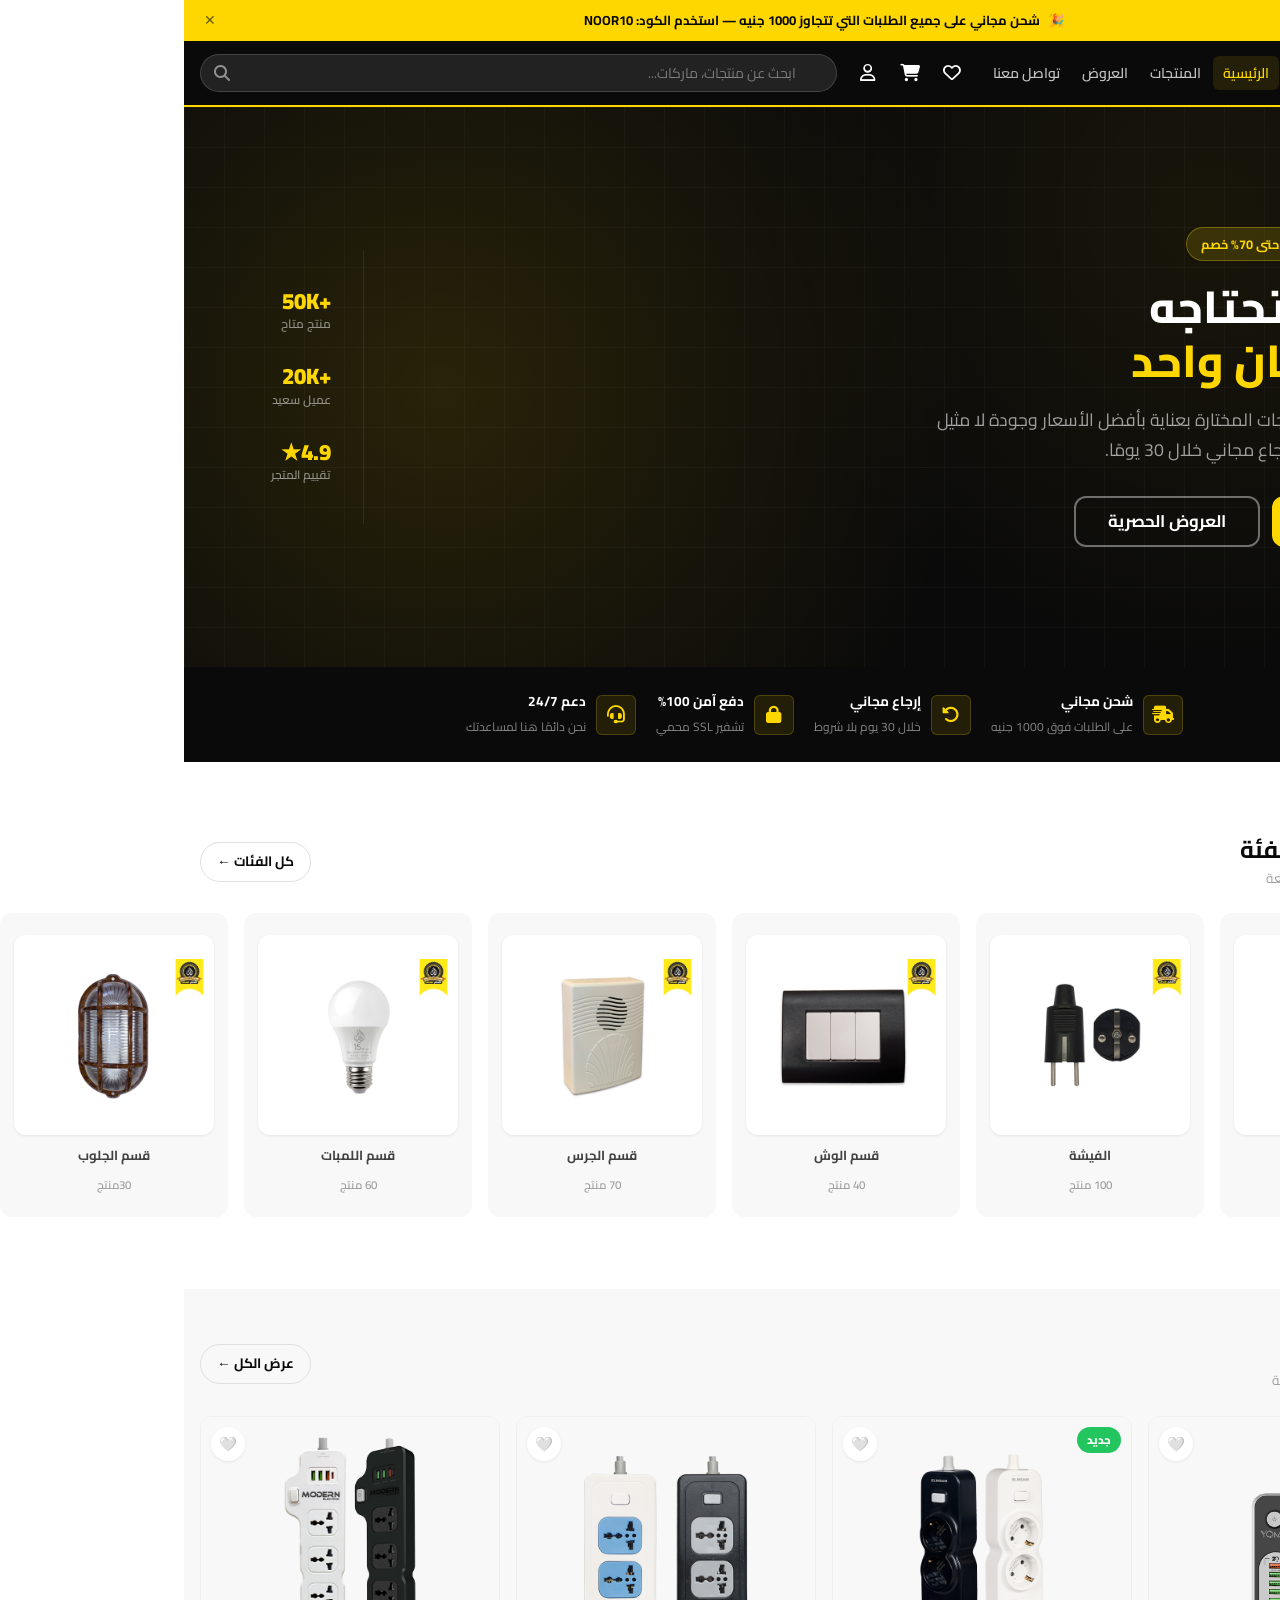
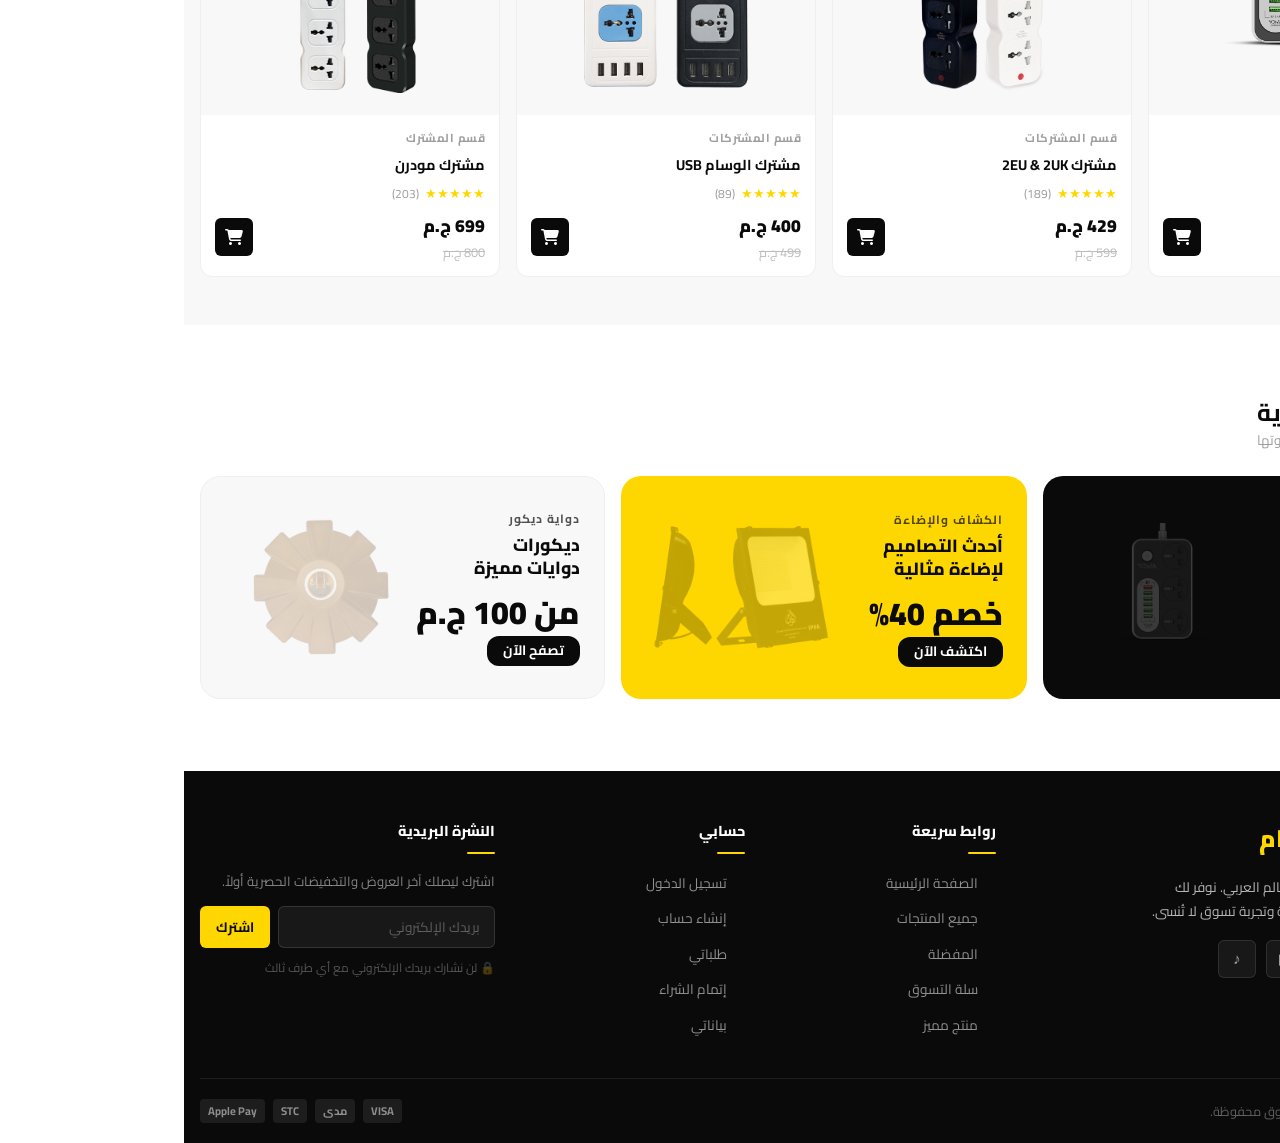
==== index.html @ aad3b5bc "update" ====
<!DOCTYPE html>
<html lang="ar" dir="rtl">
<head>
  <meta charset="UTF-8" />
  <meta name="viewport" content="width=device-width, initial-scale=1.0" />
  <meta name="description" content="متجر الوسام - أفضل تجربة تسوق إلكتروني في العالم العربي" />
  <title>متجر الوسام | الصفحة الرئيسية</title>

  <!-- Fonts -->
  <link rel="preconnect" href="https://fonts.googleapis.com" />
  <link rel="preconnect" href="https://fonts.gstatic.com" crossorigin />
  <link href="https://fonts.googleapis.com/css2?family=Cairo:wght@400;600;700;800;900&family=Tajawal:wght@400;500;700;800&display=swap" rel="stylesheet" />

  <!-- icons -->
  <link rel="stylesheet" href="https://cdnjs.cloudflare.com/ajax/libs/font-awesome/6.7.2/css/all.min.css">

  <!-- Styles -->
  <link rel="stylesheet" href="css/style.css" />
</head>
<body>

  <!-- ============================
       PROMO BANNER
       ============================ -->
  <div class="promo-banner" role="banner">
    <span>🎉</span>
    <span>شحن مجاني على جميع الطلبات التي تتجاوز <strong>1000 جنيه</strong> — استخدم الكود: <strong>NOOR10</strong></span>
    <button class="close-promo" aria-label="إغلاق الإعلان">✕</button>
  </div>

  <!-- NAVBAR -->
  <nav class="navbar" role="navigation" aria-label="التنقل الرئيسي">
    <div class="navbar-inner">
      <div class="navbar-row1">
        <button class="hamburger-btn" aria-label="فتح القائمة" aria-expanded="false"><span></span><span></span><span></span></button>
        <a href="index.html" class="navbar-logo"><div class="logo-icon">
          <img src="./image/ELWSAM-LOGO2020.png" alt="">
        </div><span class="logo-text">متجر <span>الوسام</span></span></a>
        <div class="navbar-links">
          <a href="index.html">الرئيسية</a>
          <a href="products.html">المنتجات</a>
          <a href="#">العروض</a>
          <a href="#">تواصل معنا</a>
        </div>
        <div class="navbar-actions">
          <a href="wishlist.html" class="nav-icon-btn" aria-label="المفضلة"><i class="far fa-heart"></i><span class="nav-badge wishlist-count" style="display:none">0</span></a>
          <a href="cart.html" class="nav-icon-btn" aria-label="السلة">	<i class="fas fa-shopping-cart"></i><span class="nav-badge cart-count" style="display:none">0</span></a>
          <a href="login.html" class="nav-icon-btn" aria-label="حسابي"><i class="far fa-user"></i></a>
        </div>
      </div>
      <div class="navbar-row2">
        <div class="navbar-search">
          <div class="search-box">
            <input type="search" placeholder="ابحث عن منتجات، ماركات..." aria-label="بحث في المتجر" readonly />
            <button class="search-btn" aria-label="بحث"><i class="fas fa-search"></i></button>
          </div>
        </div>
      </div>
    </div>
  </nav>

  <!-- Mobile Overlay & Menu -->
  <div class="mobile-menu-overlay" aria-hidden="true"></div>
  <aside class="mobile-menu" role="dialog" aria-label="القائمة الجانبية">
    <button class="mobile-menu-close" aria-label="إغلاق القائمة">✕</button>
    <nav class="mobile-menu-links">
      <a href="index.html" class="active"><span class="link-icon">🏠</span>الرئيسية</a>
      <a href="products.html"><span class="link-icon">🛍️</span>جميع المنتجات</a>
      <a href="#"><span class="link-icon">🏷️</span>العروض والخصومات</a>
      <a href="#"><span class="link-icon">📦</span>طلباتي</a>
      <div class="mobile-menu-divider"></div>
      <a href="#"><span class="link-icon">❤️</span>المفضلة</a>
      <a href="cart.html"><span class="link-icon">🛒</span>سلة التسوق</a>
      <div class="mobile-menu-divider"></div>
      <a href="#"><span class="link-icon">👤</span>حسابي</a>
      <a href="#"><span class="link-icon">📞</span>تواصل معنا</a>
    </nav>
  </aside>

  <!-- ============================
       MAIN CONTENT
       ============================ -->
  <main>

    <!-- ============================
         HERO SECTION
         ============================ -->
    <section class="hero" aria-label="العرض الرئيسي">
      <div class="hero-bg-pattern" aria-hidden="true"></div>
      <div class="hero-grid-overlay" aria-hidden="true"></div>
      <div class="hero-inner">
        <div class="hero-content container">
          <div class="hero-badge">
            <span>تخفيضات الموسم — حتى 70% خصم</span>
          </div>
          <h1 class="hero-title">
            كل ما تحتاجه<br />
            <span class="highlight">في مكان واحد</span>
          </h1>
          <p class="hero-subtitle">
            اكتشف آلاف المنتجات المختارة بعناية بأفضل الأسعار وجودة لا مثيل لها.
            شحن سريع وإرجاع مجاني خلال 30 يومًا.
          </p>
          <div class="hero-actions">
            <a href="products.html" class="btn btn-primary btn-lg">
               تسوق الآن
            </a>
            <a href="#" class="btn btn-outline-white btn-lg">
              العروض الحصرية
            </a>
          </div>
        </div>

        <div class="hero-image-side" style="display:none;">
          <!-- يظهر على ديسكتوب -->
        </div>

        <div class="hero-stats">
          <div class="hero-stat">
            <span class="stat-num">+50K</span>
            <span class="stat-label">منتج متاح</span>
          </div>
          <div class="hero-stat">
            <span class="stat-num">+20K</span>
            <span class="stat-label">عميل سعيد</span>
          </div>
          <div class="hero-stat">
            <span class="stat-num">4.9★</span>
            <span class="stat-label">تقييم المتجر</span>
          </div>
        </div>
      </div>
    </section>

    <!-- ============================
         BANNER STRIP
         ============================ -->
    <div class="banner-strip">
      <div class="banner-strip-inner">
        <div class="strip-item">
          <div class="strip-icon"><i class="fas fa-truck-fast"></i></div>
          <div class="strip-text">
            <strong>شحن مجاني</strong>
            <span>على الطلبات فوق 1000 جنيه</span>
          </div>
        </div>
        <div class="strip-item">
          <div class="strip-icon"><i class="fas fa-rotate-left"></i></div>
          <div class="strip-text">
            <strong>إرجاع مجاني</strong>
            <span>خلال 30 يوم بلا شروط</span>
          </div>
        </div>
        <div class="strip-item">
          <div class="strip-icon">	<i class="fas fa-lock"></i></div>
          <div class="strip-text">
            <strong>دفع آمن 100%</strong>
            <span>تشفير SSL محمي</span>
          </div>
        </div>
        <div class="strip-item">
          <div class="strip-icon">	<i class="fas fa-headset"></i></div>
          <div class="strip-text">
            <strong>دعم 24/7</strong>
            <span>نحن دائمًا هنا لمساعدتك</span>
          </div>
        </div>
      </div>
    </div>

    <!-- ============================
         CATEGORIES SECTION
         ============================ -->
    <section class="categories-section page-section" aria-labelledby="categories-heading">
      <div class="container">
        <div class="section-header">
          <div class="section-title">
            <h2 id="categories-heading">تسوق حسب الفئة</h2>
            <p>استكشف مجموعاتنا الواسعة</p>
          </div>
          <a href="products.html" class="view-all-btn">كل الفئات ←</a>
        </div>

        <div class="categories-grid">
          <a href="products.html?cat=electronics" class="category-card" aria-label="المشتركات">
            <div class="cat-icon"><img src="./image/مشترك-usb-بالسلك-ws-310.jpg" alt=""></div>
            <span class="cat-name">المشتركات</span>
            <span class="cat-count">50 منتج</span>
          </a>
          <a href="products.html?cat=fashion" class="category-card" aria-label="الفيشة">
            <div class="cat-icon"><img src="./image/فيشة-دكر-صاروخ-16-امبير-اسود-ws128.jpg" alt=""></div>
            <span class="cat-name">الفيشة</span>
            <span class="cat-count">100 منتج</span>
          </a>
          <a href="products.html?cat=home" class="category-card" aria-label="الوش">
            <div class="cat-icon"><img src="./image/وش-كلاسيك-اسودws164.jpg" alt=""></div>
            <span class="cat-name">قسم الوش</span>
            <span class="cat-count">40 منتج</span>
          </a>
          <a href="products.html?cat=beauty" class="category-card" aria-label="الجرس">
            <div class="cat-icon"><img src="./image/جري-عصفور-سيفا-137.jpg" alt=""></div>
            <span class="cat-name">قسم الجرس</span>
            <span class="cat-count">70 منتج</span>
          </a>
          <a href="products.html?cat=sports" class="category-card" aria-label="اللمبات">
            <div class="cat-icon"><img src="./image/لمبة-ليد-15-وات-الوسام-ws-247.jpg" alt=""></div>
            <span class="cat-name">قسم اللمبات</span>
            <span class="cat-count">60 منتج</span>
          </a>
          <a href="products.html?cat=books" class="category-card" aria-label="الجلوب">
            <div class="cat-icon"><img src="./image/جلوب-عين-بقرة-شبكة-خشبي-314.jpg" alt=""></div>
            <span class="cat-name">قسم الجلوب</span>
            <span class="cat-count">30منتج</span>
          </a>
        </div>
      </div>
    </section>

    <!-- ============================
         FEATURED PRODUCTS
         ============================ -->
    <section class="featured-section" aria-labelledby="featured-heading">
      <div class="container">
        <div class="section-header">
          <div class="section-title">
            <h2 id="featured-heading">منتجات مميزة</h2>
            <p>اختيارات العملاء الأكثر شعبية</p>
          </div>
          <a href="products.html" class="view-all-btn">عرض الكل ←</a>
        </div>

        <div class="products-grid">
          <!-- Product 1 -->
          <article class="product-card"
            data-product="p1"
            data-product-id="p1"
            data-product-name="آيفون 15 Pro Max"
            data-product-price="5,899">
            <div class="product-image-wrap">
              <div class="product-img-placeholder">
                <a href="./product.html">
                  <img src="./image/3.png" alt="">
                </a>
              </div>
              <span class="product-badge badge-hot">الأكثر مبيعًا</span>
              <button class="product-wishlist" data-action="wishlist" data-product-id="p1" aria-label="إضافة للمفضلة">🤍</button>
            </div>
            <div class="product-info">
              <span class="product-category-tag" >قسم المشتركات</span>
              <h3 class="product-name">مشترك يوما 6A</h3>
              <div class="product-rating">
                <div class="stars" aria-label="تقييم 4.9 من 5">★★★★★</div>
                <span class="rating-count">(521)</span>
              </div>
              <div class="product-price-row">
                <div class="price-group">
                  <span class="price-current">500 ج.م</span>
                  <span class="price-original">600 ج.م</span>
                </div>
                <button class="add-to-cart-btn" data-action="add-to-cart" aria-label="أضف للسلة"><i class="fas fa-shopping-cart"></i></button>
              </div>
            </div>
          </article>

          <!-- Product 2 -->
          <article class="product-card"
            data-product="p2"
            data-product-id="p2"
            data-product-name="مشترك 2EU & 2UK"
            data-product-price="429">
            <div class="product-image-wrap">
              <div class="product-img-placeholder"><img src="./image/5-1.png" alt=""></div>
              <span class="product-badge badge-new">جديد</span>
              <button class="product-wishlist" data-action="wishlist" data-product-id="p2" aria-label="إضافة للمفضلة">🤍</button>
            </div>
            <div class="product-info">
              <span class="product-category-tag">قسم المشتركات</span>
              <h3 class="product-name">مشترك 2EU & 2UK</h3>
              <div class="product-rating">
                <div class="stars" aria-label="تقييم 4.7 من 5">★★★★★</div>
                <span class="rating-count">(189)</span>
              </div>
              <div class="product-price-row">
                <div class="price-group">
                  <span class="price-current">429 ج.م</span>
                  <span class="price-original">599 ج.م</span>
                </div>
                <button class="add-to-cart-btn" data-action="add-to-cart" aria-label="أضف للسلة"><i class="fas fa-shopping-cart"></i></button>
              </div>
            </div>
          </article>

          <!-- Product 3 -->
          <article class="product-card"
            data-product="p3"
            data-product-id="p3"
            data-product-name=""
            data-product-price="4,599"
            data-product-category="قسم المشتركات"
            data-product-old-price="5,999"
            data-product-rating="4.9"
            data-product-reviews="89">
            <div class="product-image-wrap">
              <div class="product-img-placeholder"><img src="./image/6.png" alt=""></div>
              <button class="product-wishlist" data-action="wishlist" data-product-id="p3" aria-label="إضافة للمفضلة">🤍</button>
            </div>
            <div class="product-info">
              <span class="product-category-tag">قسم المشتركات</span>
              <h3 class="product-name">مشترك الوسام USB</h3>
              <div class="product-rating">
                <div class="stars" aria-label="تقييم 4.9 من 5">★★★★★</div>
                <span class="rating-count">(89)</span>
              </div>
              <div class="product-price-row">
                <div class="price-group">
                  <span class="price-current">400 ج.م</span>
                  <span class="price-original">499 ج.م</span>
                </div>
                <button class="add-to-cart-btn" data-action="add-to-cart" aria-label="أضف للسلة"><i class="fas fa-shopping-cart"></i></button>
              </div>
            </div>
          </article>

          <!-- Product 4 -->
          <article class="product-card"
            data-product="p4"
            data-product-id="p4"
            data-product-name="مجموعة كريمات العناية"
            data-product-price="375"
            data-product-emoji="💄"
            data-product-category="جمال وعناية"
            data-product-old-price="550"
            data-product-rating="4.8"
            data-product-reviews="203">
            <div class="product-image-wrap">
              <div class="product-img-placeholder"><img src="./image/1.png" alt=""></div>
              <button class="product-wishlist" data-action="wishlist" data-product-id="p4" aria-label="إضافة للمفضلة">🤍</button>
            </div>
            <div class="product-info">
              <span class="product-category-tag">قسم المشترك</span>
              <h3 class="product-name">مشترك مودرن</h3>
              <div class="product-rating">
                <div class="stars" aria-label="تقييم 4.8 من 5">★★★★★</div>
                <span class="rating-count">(203)</span>
              </div>
              <div class="product-price-row">
                <div class="price-group">
                  <span class="price-current">699 ج.م</span>
                  <span class="price-original">800 ج.م</span>
                </div>
                <button class="add-to-cart-btn" data-action="add-to-cart" aria-label="أضف للسلة"><i class="fas fa-shopping-cart"></i></button>
              </div>
            </div>
          </article>
        </div>
      </div>
    </section>

    <!-- ============================
         OFFERS SECTION
         ============================ -->
    <section class="offers-section page-section" aria-labelledby="offers-heading">
      <div class="container">
        <div class="section-header">
          <div class="section-title">
            <h2 id="offers-heading">العروض الحصرية</h2>
            <p>عروض محدودة الوقت لا تفوتها</p>
          </div>
        </div>

        <div class="offers-grid">
          <div class="offer-card offer-dark">
            <span class="offer-emoji" aria-hidden="true"><img src="./image/3.png" style="width:200px; height:200px; object-fit:contain;" alt=""></span>
            <div class="offer-tag">المشتركات</div>
            <div class="offer-title">أحدث المشتركات<br />بأسعار حصرية</div>
            <div class="offer-discount">حتى 60%</div>
            <a href="products.html" class="btn btn-primary btn-sm" style="width:fit-content">تسوق الآن</a>
          </div>

          <div class="offer-card offer-yellow">
            <span class="offer-emoji" aria-hidden="true"><img src="./image/21-2.png" style="width:200px; height:200px; object-fit:contain;" alt=""></span>
            <div class="offer-tag">الكشاف والإضاءة</div>
            <div class="offer-title">أحدث التصاميم<br />لإضاءة مثالية</div>
            <div class="offer-discount">خصم 40%</div>
            <a href="products.html" class="btn btn-black btn-sm" style="width:fit-content">اكتشف الآن</a>
          </div>

          <div class="offer-card offer-light">
            <span class="offer-emoji" aria-hidden="true"><img src="./image/15.png" style="width:200px; height:200px; object-fit:contain;" alt=""></span>
            <div class="offer-tag">دواية ديكور</div>
            <div class="offer-title"> ديكورات<br />دوايات مميزة</div>
            <div class="offer-discount">من 100 ج.م</div>
            <a href="products.html" class="btn btn-black btn-sm" style="width:fit-content">تصفح الآن</a>
          </div>
        </div>
      </div>
    </section>



  </main>

  <!-- ============================
       FOOTER
       ============================ -->
  <footer class="footer" role="contentinfo">
    <div class="container">
      <div class="footer-grid">
        <!-- Brand -->
        <div class="footer-brand">
          <div class="footer-logo">
            <div class="logo-icon"><img src="./image/ELWSAM-LOGO2020.png" alt=""></div>
            <span class="logo-text">متجر <span>الوسام</span></span>
          </div>
          <p class="footer-desc">
            متجرك الإلكتروني الأول في العالم العربي. نوفر لك أفضل المنتجات بأسعار تنافسية وتجربة تسوق لا تُنسى.
          </p>
          <div class="footer-socials">
            <a href="#" class="social-btn" aria-label="تويتر">𝕏</a>
            <a href="#" class="social-btn" aria-label="انستغرام">📸</a>
            <a href="#" class="social-btn" aria-label="فيسبوك">𝕗</a>
            <a href="#" class="social-btn" aria-label="يوتيوب">▶</a>
            <a href="#" class="social-btn" aria-label="تيك توك">♪</a>
          </div>
        </div>

        <!-- Links 1 -->
        <div>
          <h3 class="footer-col-title">روابط سريعة</h3>
          <ul class="footer-links">
            <li><a href="index.html">الصفحة الرئيسية</a></li>
            <li><a href="products.html">جميع المنتجات</a></li>
            <li><a href="wishlist.html">المفضلة</a></li>
            <li><a href="cart.html">سلة التسوق</a></li>
            <li><a href="product.html">منتج مميز</a></li>
          </ul>
        </div>

        <!-- Links 2 -->
        <div>
          <h3 class="footer-col-title">حسابي</h3>
          <ul class="footer-links">
            <li><a href="login.html">تسجيل الدخول</a></li>
            <li><a href="register.html">إنشاء حساب</a></li>
            <li><a href="profile.html">طلباتي</a></li>
            <li><a href="checkout.html">إتمام الشراء</a></li>
            <li><a href="profile.html">بياناتي</a></li>
          </ul>
        </div>

        <!-- Newsletter -->
        <div>
          <h3 class="footer-col-title">النشرة البريدية</h3>
          <p style="font-size:0.82rem;color:rgba(255,255,255,0.5);margin-bottom:14px;line-height:1.7;">
            اشترك ليصلك آخر العروض والتخفيضات الحصرية أولاً.
          </p>
          <div class="footer-newsletter">
            <input type="email" placeholder="بريدك الإلكتروني" aria-label="البريد الإلكتروني" />
            <button type="button" aria-label="اشتراك">اشترك</button>
          </div>
          <p style="font-size:0.75rem;color:rgba(255,255,255,0.3);margin-top:10px;">
            🔒 لن نشارك بريدك الإلكتروني مع أي طرف ثالث
          </p>
        </div>
      </div>
    </div>

    <div class="footer-bottom">
      <p>© 2025 متجر الوسام. جميع الحقوق محفوظة.</p>
      <div class="footer-payments">
        <span class="payment-icon">VISA</span>
        <span class="payment-icon">مدى</span>
        <span class="payment-icon">STC</span>
        <span class="payment-icon">Apple Pay</span>
      </div>
    </div>
  </footer>

  <!-- Bottom Nav -->
  <nav class="bottom-nav" aria-label="التنقل السفلي">
    <a href="index.html" aria-label="الرئيسية"><span class="icon">🏠</span>الرئيسية</a>
    <a href="products.html" aria-label="المنتجات"><span class="icon">🛍️</span>المنتجات</a>
    <a href="#" aria-label="بحث" onclick="openSearch();return false"><span class="icon"><i class="fas fa-search"></i></span>بحث</a>
    <a href="wishlist.html" aria-label="المفضلة"><span class="icon">❤️</span>المفضلة</a>
    <a href="cart.html" aria-label="السلة">
      <span class="icon">🛒</span>السلة
      <span class="bnav-badge cart-count" style="display:none">0</span>
    </a>
  </nav>

  <!-- Scripts -->
  <script src="js/main.js"></script>
</body>
</html>
---- css/style.css ----
/* ============================================
   متجر نور - Arabic E-Commerce Template
   Author: ThemeForest Ready
   Direction: RTL
   ============================================ */

/* ============ CSS Variables ============ */
:root {
  --color-primary: #FFD700;
  --color-primary-dark: #e6c200;
  --color-primary-light: #fff4b3;
  --color-black: #0a0a0a;
  --color-white: #ffffff;
  --color-gray-100: #f8f8f8;
  --color-gray-200: #efefef;
  --color-gray-300: #e0e0e0;
  --color-gray-400: #bdbdbd;
  --color-gray-500: #9e9e9e;
  --color-gray-600: #757575;
  --color-gray-700: #424242;
  --color-gray-800: #212121;
  --color-success: #22c55e;
  --color-danger: #ef4444;
  --color-warning: #f59e0b;

  --font-main: 'Cairo', 'Tajawal', sans-serif;

  --shadow-sm: 0 1px 3px rgba(0,0,0,0.08);
  --shadow-md: 0 4px 16px rgba(0,0,0,0.10);
  --shadow-lg: 0 8px 32px rgba(0,0,0,0.14);
  --shadow-xl: 0 16px 48px rgba(0,0,0,0.18);

  --radius-sm: 6px;
  --radius-md: 12px;
  --radius-lg: 20px;
  --radius-full: 999px;

  --transition: 0.25s cubic-bezier(0.4,0,0.2,1);
  --transition-fast: 0.15s ease;

  --navbar-height: 108px; /* mobile: row1(64) + row2(44) */
  --bottom-nav-height: 64px;
  --container-max: 1280px;
  --container-padding: 16px;
}

/* ============ Reset & Base ============ */
*, *::before, *::after {
  box-sizing: border-box;
  margin: 0;
  padding: 0;
}

html {
  direction: rtl;
  font-size: 16px;
  scroll-behavior: smooth;
  -webkit-text-size-adjust: 100%;
}

body {
  font-family: var(--font-main);
  background: var(--color-white);
  color: var(--color-black);
  line-height: 1.6;
  overflow-x: hidden;
  padding-bottom: var(--bottom-nav-height);
}

@media (min-width: 768px) {
  body {
    padding-bottom: 0;
  }
}

img {
  max-width: 100%;
  display: block;
}

a {
  text-decoration: none;
  color: inherit;
}

ul, ol {
  list-style: none;
}

button {
  cursor: pointer;
  border: none;
  background: none;
  font-family: var(--font-main);
}

input, select, textarea {
  font-family: var(--font-main);
  outline: none;
}

/* ============ Container ============ */
.container {
  width: 100%;
  max-width: var(--container-max);
  margin: 0 auto;
  padding: 0 var(--container-padding);
}

/* ============ Typography ============ */
h1 { font-size: clamp(1.6rem, 5vw, 2.8rem); font-weight: 800; line-height: 1.2; }
h2 { font-size: clamp(1.3rem, 4vw, 2rem); font-weight: 700; line-height: 1.3; }
h3 { font-size: clamp(1.1rem, 3vw, 1.4rem); font-weight: 700; }
h4 { font-size: 1rem; font-weight: 600; }

/* ============ Navbar ============ */
.navbar {
  position: sticky;
  top: 0;
  z-index: 100;
  background: var(--color-black);
  border-bottom: 2px solid var(--color-primary);
}

/* Two-row layout on mobile, single row on desktop */
.navbar-inner {
  width: 100%;
  max-width: var(--container-max);
  margin: 0 auto;
  padding: 0 var(--container-padding);
  display: flex;
  flex-wrap: wrap;
  align-items: center;
  gap: 0;
}

/* Row 1: hamburger + logo + actions */
.navbar-row1 {
  display: flex;
  align-items: center;
  width: 100%;
  height: var(--navbar-height);
  gap: 8px;
}

/* Row 2: search (mobile only) */
.navbar-row2 {
  display: flex;
  width: 100%;
  padding: 8px 0 10px;
}

@media (min-width: 768px) {
  .navbar-inner {
    flex-wrap: nowrap;
    height: var(--navbar-height);
    gap: 12px;
  }
  .navbar-row1 {
    width: auto;
    flex: 0 0 auto;
    height: auto;
    gap: 12px;
  }
  .navbar-row2 {
    flex: 1;
    padding: 0;
    min-width: 0;
  }
}

/* Logo */
.navbar-logo {
  display: flex;
  align-items: center;
  gap: 8px;
  flex-shrink: 0;
  margin-left: auto; /* push to center on mobile between hamburger and actions */
}

@media (min-width: 768px) {
  .navbar-logo { margin-left: 0; }
}

.navbar-logo .logo-icon {
  width: 36px;
  height: 36px;
  background: var(--color-primary);
  border-radius: var(--radius-sm);
  display: flex;
  align-items: center;
  justify-content: center;
  font-size: 1.2rem;
  flex-shrink: 0;
}

.navbar-logo .logo-text {
  font-size: 1.3rem;
  font-weight: 900;
  color: var(--color-white);
  letter-spacing: -0.5px;
  white-space: nowrap;
}

.navbar-logo .logo-text span {
  color: var(--color-primary);
}

/* Search */
.navbar-search {
  width: 100%;
  min-width: 0;
}

.search-box {
  position: relative;
  width: 100%;
}

.search-box input {
  width: 100%;
  height: 38px;
  background: rgba(255,255,255,0.1);
  border: 1.5px solid rgba(255,255,255,0.15);
  border-radius: var(--radius-full);
  color: var(--color-white);
  padding: 0 40px 0 16px;
  font-size: 0.88rem;
  font-family: var(--font-main);
  transition: var(--transition);
}

.search-box input::placeholder {
  color: rgba(255,255,255,0.4);
}

.search-box input:focus {
  border-color: var(--color-primary);
  background: rgba(255,215,0,0.08);
  outline: none;
}

.search-box .search-btn {
  position: absolute;
  left: 10px;
  top: 50%;
  transform: translateY(-50%);
  color: rgba(255,255,255,0.5);
  font-size: 1rem;
  transition: var(--transition-fast);
  padding: 4px;
  background: none;
  border: none;
  cursor: pointer;
  line-height: 1;
}

.search-box:focus-within .search-btn {
  color: var(--color-primary);
}

/* Navbar Actions */
.navbar-actions {
  display: flex;
  align-items: center;
  gap: 2px;
  flex-shrink: 0;
  margin-right: auto; /* align to end on mobile */
}

@media (min-width: 768px) {
  .navbar-actions {
    margin-right: 0;
    gap: 4px;
  }
}

.nav-icon-btn {
  width: 38px;
  height: 38px;
  display: flex;
  align-items: center;
  justify-content: center;
  border-radius: var(--radius-sm);
  color: var(--color-white);
  font-size: 1.1rem;
  position: relative;
  transition: var(--transition-fast);
}

.nav-icon-btn:hover {
  background: rgba(255,255,255,0.1);
  color: var(--color-primary);
}

.nav-badge {
  position: absolute;
  top: 3px;
  left: 3px;
  min-width: 17px;
  height: 17px;
  background: var(--color-primary);
  color: var(--color-black);
  border-radius: var(--radius-full);
  font-size: 0.6rem;
  font-weight: 800;
  display: flex;
  align-items: center;
  justify-content: center;
  padding: 0 3px;
}

/* Hamburger */
.hamburger-btn {
  width: 38px;
  height: 38px;
  display: flex;
  flex-direction: column;
  align-items: center;
  justify-content: center;
  gap: 5px;
  border-radius: var(--radius-sm);
  color: var(--color-white);
  transition: var(--transition-fast);
  flex-shrink: 0;
}

.hamburger-btn:hover {
  background: rgba(255,255,255,0.1);
}

.hamburger-btn span {
  display: block;
  width: 20px;
  height: 2px;
  background: currentColor;
  border-radius: 2px;
  transition: var(--transition);
  transform-origin: center;
}

.hamburger-btn.active span:nth-child(1) {
  transform: translateY(7px) rotate(45deg);
}
.hamburger-btn.active span:nth-child(2) {
  opacity: 0;
  transform: scaleX(0);
}
.hamburger-btn.active span:nth-child(3) {
  transform: translateY(-7px) rotate(-45deg);
}

/* Desktop nav links */
.navbar-links {
  display: none;
  flex-shrink: 0;
}

@media (min-width: 768px) {
  :root {
    --navbar-height: 64px; /* single row on desktop */
  }
  .navbar-links { display: flex; align-items: center; gap: 2px; }
  .navbar-links a { color: rgba(255,255,255,0.75); font-size: 0.88rem; font-weight: 600; padding: 6px 10px; border-radius: var(--radius-sm); transition: var(--transition-fast); white-space: nowrap; }
  .navbar-links a:hover, .navbar-links a.active { color: var(--color-primary); background: rgba(255,215,0,0.1); }
  .hamburger-btn { display: none; }
}

/* ============ Mobile Menu Overlay ============ */
.mobile-menu {
  display: block;
  position: fixed;
  top: 0;
  right: -100%;
  width: min(320px, 100vw);
  height: 100vh;
  background: var(--color-black);
  z-index: 200;
  transition: right var(--transition);
  padding: 80px 24px 32px;
  overflow-y: auto;
  box-shadow: var(--shadow-xl);
}

.mobile-menu.open {
  right: 0;
}

.mobile-menu-overlay {
  display: none;
  position: fixed;
  inset: 0;
  background: rgba(0,0,0,0.5);
  z-index: 199;
  backdrop-filter: blur(4px);
}

.mobile-menu-overlay.open {
  display: block;
}

.mobile-menu-close {
  position: absolute;
  top: 16px;
  right: 16px;
  width: 40px;
  height: 40px;
  display: flex;
  align-items: center;
  justify-content: center;
  color: var(--color-white);
  font-size: 1.3rem;
  border-radius: var(--radius-sm);
  transition: var(--transition-fast);
}

.mobile-menu-close:hover {
  background: rgba(255,255,255,0.1);
  color: var(--color-primary);
}

.mobile-menu-links {
  display: flex;
  flex-direction: column;
  gap: 4px;
}

.mobile-menu-links a {
  display: flex;
  align-items: center;
  gap: 12px;
  color: rgba(255,255,255,0.8);
  font-size: 1rem;
  font-weight: 600;
  padding: 14px 16px;
  border-radius: var(--radius-md);
  transition: var(--transition-fast);
  border: 1px solid transparent;
}

.mobile-menu-links a:hover,
.mobile-menu-links a.active {
  background: rgba(255,215,0,0.1);
  color: var(--color-primary);
  border-color: rgba(255,215,0,0.2);
}

.mobile-menu-links a .link-icon {
  width: 36px;
  height: 36px;
  background: rgba(255,255,255,0.05);
  border-radius: var(--radius-sm);
  display: flex;
  align-items: center;
  justify-content: center;
  font-size: 1rem;
}

.mobile-menu-divider {
  height: 1px;
  background: rgba(255,255,255,0.08);
  margin: 12px 0;
}

/* ============ Bottom Navigation (Mobile) ============ */
.bottom-nav {
  position: fixed;
  bottom: 0;
  right: 0;
  left: 0;
  height: var(--bottom-nav-height);
  background: var(--color-black);
  border-top: 2px solid var(--color-primary);
  display: flex;
  align-items: center;
  z-index: 90;
  padding: 0 8px;
}

.bottom-nav a {
  flex: 1;
  display: flex;
  flex-direction: column;
  align-items: center;
  justify-content: center;
  gap: 4px;
  color: rgba(255,255,255,0.5);
  font-size: 0.65rem;
  font-weight: 600;
  padding: 8px 4px;
  border-radius: var(--radius-sm);
  transition: var(--transition-fast);
  position: relative;
}

.bottom-nav a .icon {
  font-size: 1.2rem;
  line-height: 1;
}

.bottom-nav a.active,
.bottom-nav a:hover {
  color: var(--color-primary);
}

.bottom-nav a.active .icon {
  transform: scale(1.1);
}

.bottom-nav a .bnav-badge {
  position: absolute;
  top: 6px;
  left: 50%;
  transform: translateX(4px);
  min-width: 16px;
  height: 16px;
  background: var(--color-primary);
  color: var(--color-black);
  border-radius: var(--radius-full);
  font-size: 0.6rem;
  font-weight: 800;
  display: flex;
  align-items: center;
  justify-content: center;
  padding: 0 3px;
}

@media (min-width: 768px) {
  .bottom-nav { display: none; }
}

/* ============ Section Header ============ */
.section-header {
  display: flex;
  align-items: center;
  justify-content: space-between;
  margin-bottom: 24px;
  gap: 12px;
}

.section-title {
  position: relative;
  padding-right: 16px;
}

.section-title::before {
  content: '';
  position: absolute;
  right: 0;
  top: 50%;
  transform: translateY(-50%);
  width: 4px;
  height: 70%;
  background: var(--color-primary);
  border-radius: 4px;
}

.section-title h2 {
  font-size: clamp(1.1rem, 3.5vw, 1.5rem);
}

.section-title p {
  font-size: 0.85rem;
  color: var(--color-gray-500);
  margin-top: 2px;
}

.view-all-btn {
  display: inline-flex;
  align-items: center;
  gap: 6px;
  font-size: 0.85rem;
  font-weight: 700;
  color: var(--color-black);
  border: 1.5px solid var(--color-gray-300);
  padding: 8px 16px;
  border-radius: var(--radius-full);
  transition: var(--transition-fast);
  white-space: nowrap;
  flex-shrink: 0;
}

.view-all-btn:hover {
  background: var(--color-primary);
  border-color: var(--color-primary);
  color: var(--color-black);
}

/* ============ Buttons ============ */
.btn {
  display: inline-flex;
  align-items: center;
  justify-content: center;
  gap: 8px;
  padding: 12px 24px;
  border-radius: var(--radius-md);
  font-family: var(--font-main);
  font-weight: 700;
  font-size: 0.95rem;
  transition: var(--transition);
  cursor: pointer;
  border: none;
  line-height: 1;
}

.btn-primary {
  background: var(--color-primary);
  color: var(--color-black);
}

.btn-primary:hover {
  background: var(--color-primary-dark);
  transform: translateY(-1px);
  box-shadow: 0 4px 16px rgba(255,215,0,0.4);
}

.btn-black {
  background: var(--color-black);
  color: var(--color-white);
}

.btn-black:hover {
  background: var(--color-gray-800);
  transform: translateY(-1px);
  box-shadow: var(--shadow-md);
}

.btn-outline {
  background: transparent;
  color: var(--color-black);
  border: 2px solid var(--color-black);
}

.btn-outline:hover {
  background: var(--color-black);
  color: var(--color-white);
}

.btn-outline-white {
  background: transparent;
  color: var(--color-white);
  border: 2px solid rgba(255,255,255,0.4);
}

.btn-outline-white:hover {
  background: var(--color-white);
  color: var(--color-black);
  border-color: var(--color-white);
}

.btn-sm {
  padding: 8px 16px;
  font-size: 0.85rem;
}

.btn-lg {
  padding: 15px 32px;
  font-size: 1.05rem;
}

.btn-full {
  width: 100%;
}

.btn-icon {
  width: 44px;
  height: 44px;
  padding: 0;
  border-radius: var(--radius-sm);
}

/* ============ Hero Section ============ */
.hero {
  background: var(--color-black);
  min-height: min(520px, 85vw);
  display: flex;
  align-items: stretch;
  position: relative;
  overflow: hidden;
}

.hero-bg-pattern {
  position: absolute;
  inset: 0;
  background-image:
    radial-gradient(circle at 20% 50%, rgba(255,215,0,0.12) 0%, transparent 50%),
    radial-gradient(circle at 80% 20%, rgba(255,215,0,0.06) 0%, transparent 40%);
  pointer-events: none;
}

.hero-grid-overlay {
  position: absolute;
  inset: 0;
  background-image:
    linear-gradient(rgba(255,255,255,0.03) 1px, transparent 1px),
    linear-gradient(90deg, rgba(255,255,255,0.03) 1px, transparent 1px);
  background-size: 40px 40px;
  pointer-events: none;
}

.hero-inner {
  display: flex;
  flex-direction: column;
  width: 100%;
  position: relative;
  z-index: 2;
}

.hero-content {
  padding: 48px var(--container-padding) 32px;
  flex: 1;
  display: flex;
  flex-direction: column;
  justify-content: center;
  max-width: var(--container-max);
  margin: 0 auto;
  width: 100%;
}

.hero-badge {
  display: inline-flex;
  align-items: center;
  gap: 6px;
  background: rgba(255,215,0,0.15);
  color: var(--color-primary);
  border: 1px solid rgba(255,215,0,0.3);
  padding: 6px 14px;
  border-radius: var(--radius-full);
  font-size: 0.8rem;
  font-weight: 700;
  margin-bottom: 20px;
  width: fit-content;
}

.hero-title {
  color: var(--color-white);
  margin-bottom: 16px;
}

.hero-title .highlight {
  color: var(--color-primary);
  position: relative;
}

.hero-subtitle {
  color: rgba(255,255,255,0.6);
  font-size: clamp(0.9rem, 2.5vw, 1.1rem);
  margin-bottom: 32px;
  max-width: 500px;
  line-height: 1.7;
}

.hero-actions {
  display: flex;
  gap: 12px;
  flex-wrap: wrap;
}

.hero-stats {
  display: flex;
  gap: 24px;
  padding: 20px var(--container-padding) 24px;
  border-top: 1px solid rgba(255,255,255,0.08);
  max-width: var(--container-max);
  margin: 0 auto;
  width: 100%;
}

.hero-stat {
  display: flex;
  flex-direction: column;
  gap: 2px;
}

.hero-stat .stat-num {
  font-size: 1.4rem;
  font-weight: 900;
  color: var(--color-primary);
  line-height: 1;
}

.hero-stat .stat-label {
  font-size: 0.75rem;
  color: rgba(255,255,255,0.5);
  font-weight: 600;
}

@media (min-width: 768px) {
  .hero {
    min-height: 560px;
  }

  .hero-inner {
    flex-direction: row;
    align-items: center;
  }

  .hero-content {
    padding: 80px 48px;
    flex: 1;
  }

  .hero-image-side {
    flex: 0 0 45%;
    display: flex;
    align-items: center;
    justify-content: center;
    padding: 40px;
  }

  .hero-stats {
    flex-direction: column;
    border-top: none;
    border-right: 1px solid rgba(255,255,255,0.08);
    padding: 40px 32px;
    gap: 32px;
    flex: 0 0 180px;
  }
}

/* Hero Image Placeholder */
.hero-img-placeholder {
  width: 100%;
  max-width: 400px;
  aspect-ratio: 1;
  background: rgba(255,255,255,0.04);
  border-radius: var(--radius-lg);
  border: 1px solid rgba(255,255,255,0.08);
  display: flex;
  align-items: center;
  justify-content: center;
  font-size: 5rem;
  position: relative;
  overflow: hidden;
}

.hero-img-placeholder::before {
  content: '';
  position: absolute;
  inset: 0;
  background: radial-gradient(circle at center, rgba(255,215,0,0.1), transparent 70%);
}

/* ============ Promo Banner ============ */
.promo-banner {
  background: var(--color-primary);
  padding: 10px var(--container-padding);
  text-align: center;
  font-size: 0.82rem;
  font-weight: 700;
  color: var(--color-black);
  display: flex;
  align-items: center;
  justify-content: center;
  gap: 8px;
  position: relative;
  overflow: hidden;
}

.promo-banner .close-promo {
  position: absolute;
  left: 16px;
  font-size: 0.9rem;
  opacity: 0.6;
  cursor: pointer;
  background: none;
  border: none;
  color: var(--color-black);
  padding: 4px;
  line-height: 1;
}

.promo-banner .close-promo:hover { opacity: 1; }

/* ============ Categories ============ */
.categories-section {
  padding: 48px 0;
}

.categories-grid {
  display: grid;
  grid-template-columns: repeat(2, 1fr);
  gap: 12px;
}

@media (min-width: 480px) {
  .categories-grid {
    grid-template-columns: repeat(3, 1fr);
  }
}

@media (min-width: 768px) {
  .categories-grid {
    grid-template-columns: repeat(4, 1fr);
    gap: 16px;
  }
}

@media (min-width: 1024px) {
  .categories-grid {
    grid-template-columns: repeat(6, 1fr);
  }
}

.category-card {
  background: var(--color-gray-100);
  border-radius: var(--radius-md);
  padding: 20px 12px;
  text-align: center;
  cursor: pointer;
  transition: var(--transition);
  border: 2px solid transparent;
  display: flex;
  flex-direction: column;
  align-items: center;
  gap: 10px;
  text-decoration: none;
  color: inherit;
}

.category-card:hover {
  border-color: var(--color-primary);
  background: var(--color-primary-light);
  transform: translateY(-2px);
  box-shadow: var(--shadow-md);
}

.category-card.active {
  border-color: var(--color-primary);
  background: var(--color-primary);
}

.category-card.active .cat-name {
  color: var(--color-black);
}

.cat-icon {
  width: 200px;
  height: 200px;
  background: var(--color-white);
  border-radius: var(--radius-md);
  display: flex;
  align-items: center;
  justify-content: center;
  font-size: 1.6rem;
  box-shadow: var(--shadow-sm);
  transition: var(--transition);
}

.category-card:hover .cat-icon {
  transform: scale(1.1);
}

.cat-name {
  font-size: 0.82rem;
  font-weight: 700;
  color: var(--color-gray-700);
}

.cat-count {
  font-size: 0.72rem;
  color: var(--color-gray-500);
  font-weight: 600;
}

/* ============ Product Card ============ */
.product-card {
  background: var(--color-white);
  border-radius: var(--radius-md);
  overflow: hidden;
  border: 1.5px solid var(--color-gray-200);
  transition: var(--transition);
  position: relative;
  display: flex;
  flex-direction: column;
}

.product-card:hover {
  border-color: var(--color-primary);
  box-shadow: var(--shadow-lg);
  transform: translateY(-3px);
}

.product-image-wrap {
  position: relative;
  overflow: hidden;
  background: var(--color-gray-100);
  aspect-ratio: 1 / 1;
}

.product-image-wrap img,
.product-img-placeholder {
  width: 100%;
  height: 100%;
  object-fit: cover;
  transition: transform 0.4s ease;
}

.product-img-placeholder {
  display: flex;
  align-items: center;
  justify-content: center;
  font-size: 3rem;
  background: var(--color-gray-100);
}

.product-card:hover .product-img-placeholder {
  transform: scale(1.05);
}

.product-badge {
  position: absolute;
  top: 10px;
  right: 10px;
  padding: 4px 10px;
  border-radius: var(--radius-full);
  font-size: 0.72rem;
  font-weight: 800;
  z-index: 2;
}

.badge-sale {
  background: var(--color-danger);
  color: white;
}

.badge-new {
  background: var(--color-success);
  color: white;
}

.badge-hot {
  background: var(--color-primary);
  color: var(--color-black);
}

.product-wishlist {
  position: absolute;
  top: 10px;
  left: 10px;
  width: 34px;
  height: 34px;
  background: var(--color-white);
  border-radius: var(--radius-full);
  display: flex;
  align-items: center;
  justify-content: center;
  font-size: 0.9rem;
  box-shadow: var(--shadow-sm);
  border: none;
  cursor: pointer;
  transition: var(--transition-fast);
  z-index: 2;
}

.product-wishlist:hover,
.product-wishlist.active {
  background: var(--color-danger);
  color: var(--color-white);
}

.product-info {
  padding: 14px;
  display: flex;
  flex-direction: column;
  gap: 8px;
  flex: 1;
}

.product-category-tag {
  font-size: 0.72rem;
  font-weight: 700;
  color: var(--color-gray-500);
  text-transform: uppercase;
  letter-spacing: 0.5px;
}

.product-name {
  font-size: 0.9rem;
  font-weight: 700;
  color: var(--color-black);
  line-height: 1.4;
  display: -webkit-box;
  -webkit-line-clamp: 2;
  -webkit-box-orient: vertical;
  overflow: hidden;
}

.product-rating {
  display: flex;
  align-items: center;
  gap: 6px;
}

.stars {
  display: flex;
  gap: 2px;
  color: var(--color-primary);
  font-size: 0.8rem;
}

.rating-count {
  font-size: 0.75rem;
  color: var(--color-gray-500);
}

.product-price-row {
  display: flex;
  align-items: center;
  justify-content: space-between;
  gap: 8px;
  margin-top: auto;
}

.price-group {
  display: flex;
  flex-direction: column;
  gap: 2px;
}

.price-current {
  font-size: 1.1rem;
  font-weight: 900;
  color: var(--color-black);
}

.price-original {
  font-size: 0.8rem;
  color: var(--color-gray-400);
  text-decoration: line-through;
}

.add-to-cart-btn {
  width: 38px;
  height: 38px;
  background: var(--color-black);
  color: var(--color-white);
  border-radius: var(--radius-sm);
  display: flex;
  align-items: center;
  justify-content: center;
  font-size: 1rem;
  border: none;
  cursor: pointer;
  transition: var(--transition-fast);
  flex-shrink: 0;
}

.add-to-cart-btn:hover {
  background: var(--color-primary);
  color: var(--color-black);
  transform: scale(1.05);
}

/* Products Grid */
.products-grid {
  display: grid;
  grid-template-columns: repeat(2, 1fr);
  gap: 12px;
}

@media (min-width: 640px) {
  .products-grid {
    grid-template-columns: repeat(3, 1fr);
    gap: 16px;
  }
}

@media (min-width: 1024px) {
  .products-grid {
    grid-template-columns: repeat(4, 1fr);
  }
}

/* ============ Featured Products Section ============ */
.featured-section {
  padding: 48px 0;
  background: var(--color-gray-100);
}

/* ============ Offers Section ============ */
.offers-section {
  padding: 48px 0;
}

.offers-grid {
  display: grid;
  grid-template-columns: 1fr;
  gap: 16px;
}

@media (min-width: 768px) {
  .offers-grid {
    grid-template-columns: repeat(2, 1fr);
  }
}

@media (min-width: 1024px) {
  .offers-grid {
    grid-template-columns: repeat(3, 1fr);
  }
}

.offer-card {
  border-radius: var(--radius-lg);
  padding: 32px 24px;
  position: relative;
  overflow: hidden;
  min-height: 180px;
  display: flex;
  flex-direction: column;
  justify-content: flex-end;
}

.offer-card.offer-dark {
  background: var(--color-black);
  color: var(--color-white);
}

.offer-card.offer-yellow {
  background: var(--color-primary);
  color: var(--color-black);
}

.offer-card.offer-light {
  background: var(--color-gray-100);
  color: var(--color-black);
  border: 1.5px solid var(--color-gray-200);
}

.offer-card .offer-emoji {
  position: absolute;
  left: 20px;
  top: 50%;
  transform: translateY(-50%);
  font-size: 4rem;
  opacity: 0.25;
}

.offer-card .offer-tag {
  font-size: 0.75rem;
  font-weight: 700;
  text-transform: uppercase;
  letter-spacing: 1px;
  opacity: 0.7;
  margin-bottom: 6px;
}

.offer-card .offer-title {
  font-size: 1.1rem;
  font-weight: 800;
  line-height: 1.3;
  margin-bottom: 16px;
}

.offer-card .offer-discount {
  font-size: 2rem;
  font-weight: 900;
  line-height: 1;
  margin-bottom: 8px;
}

/* ============ Banner Strip ============ */
.banner-strip {
  background: var(--color-black);
  padding: 24px var(--container-padding);
}

.banner-strip-inner {
  display: flex;
  flex-wrap: wrap;
  gap: 20px;
  justify-content: center;
  max-width: var(--container-max);
  margin: 0 auto;
}

.strip-item {
  display: flex;
  align-items: center;
  gap: 10px;
  color: rgba(255,255,255,0.8);
}

.strip-item .strip-icon {
  width: 40px;
  height: 40px;
  background: rgba(255,215,0,0.1);
  border: 1px solid rgba(255,215,0,0.2);
  border-radius: var(--radius-sm);
  display: flex;
  align-items: center;
  justify-content: center;
  font-size: 1.1rem;
  color: var(--color-primary);
  flex-shrink: 0;
}

.strip-item .strip-text strong {
  display: block;
  font-size: 0.85rem;
  font-weight: 700;
  color: var(--color-white);
}

.strip-item .strip-text span {
  font-size: 0.75rem;
  color: rgba(255,255,255,0.5);
}

/* ============ Footer ============ */
.footer {
  background: var(--color-black);
  color: rgba(255,255,255,0.7);
  padding-top: 48px;
}

.footer-grid {
  display: grid;
  grid-template-columns: 1fr;
  gap: 32px;
  padding-bottom: 40px;
  border-bottom: 1px solid rgba(255,255,255,0.08);
}

@media (min-width: 640px) {
  .footer-grid {
    grid-template-columns: repeat(2, 1fr);
  }
}

@media (min-width: 1024px) {
  .footer-grid {
    grid-template-columns: 2fr 1fr 1fr 1fr;
    gap: 48px;
  }
}

.footer-brand {
  display: flex;
  flex-direction: column;
  gap: 16px;
}

.footer-logo {
  display: flex;
  align-items: center;
  gap: 10px;
}

.footer-logo .logo-icon {
  width: 40px;
  height: 40px;
  background: var(--color-primary);
  border-radius: var(--radius-sm);
  display: flex;
  align-items: center;
  justify-content: center;
  font-size: 1.3rem;
}

.footer-logo .logo-text {
  font-size: 1.5rem;
  font-weight: 900;
  color: var(--color-white);
}

.footer-logo .logo-text span {
  color: var(--color-primary);
}

.footer-desc {
  font-size: 0.85rem;
  line-height: 1.8;
  max-width: 300px;
}

.footer-socials {
  display: flex;
  gap: 10px;
}

.social-btn {
  width: 38px;
  height: 38px;
  border-radius: var(--radius-sm);
  background: rgba(255,255,255,0.06);
  border: 1px solid rgba(255,255,255,0.1);
  display: flex;
  align-items: center;
  justify-content: center;
  color: rgba(255,255,255,0.6);
  font-size: 0.95rem;
  transition: var(--transition-fast);
}

.social-btn:hover {
  background: var(--color-primary);
  color: var(--color-black);
  border-color: var(--color-primary);
}

.footer-col-title {
  font-size: 0.9rem;
  font-weight: 800;
  color: var(--color-white);
  margin-bottom: 16px;
  position: relative;
  padding-bottom: 12px;
}

.footer-col-title::after {
  content: '';
  position: absolute;
  bottom: 0;
  right: 0;
  width: 28px;
  height: 2px;
  background: var(--color-primary);
  border-radius: 2px;
}

.footer-links {
  display: flex;
  flex-direction: column;
  gap: 10px;
}

.footer-links a {
  font-size: 0.85rem;
  color: rgba(255,255,255,0.55);
  transition: var(--transition-fast);
  display: inline-flex;
  align-items: center;
  gap: 6px;
}

.footer-links a::before {
  content: '←';
  font-size: 0.75rem;
  opacity: 0;
  transform: translateX(6px);
  transition: var(--transition-fast);
}

.footer-links a:hover {
  color: var(--color-primary);
  padding-right: 4px;
}

.footer-links a:hover::before {
  opacity: 1;
  transform: translateX(0);
}

.footer-newsletter {
  display: flex;
  gap: 8px;
}

.footer-newsletter input {
  flex: 1;
  height: 42px;
  background: rgba(255,255,255,0.06);
  border: 1px solid rgba(255,255,255,0.12);
  border-radius: var(--radius-sm);
  color: var(--color-white);
  padding: 0 14px;
  font-size: 0.85rem;
  transition: var(--transition-fast);
}

.footer-newsletter input::placeholder {
  color: rgba(255,255,255,0.3);
}

.footer-newsletter input:focus {
  border-color: var(--color-primary);
}

.footer-newsletter button {
  height: 42px;
  padding: 0 16px;
  background: var(--color-primary);
  color: var(--color-black);
  border-radius: var(--radius-sm);
  font-weight: 700;
  font-size: 0.85rem;
  transition: var(--transition-fast);
  white-space: nowrap;
}

.footer-newsletter button:hover {
  background: var(--color-primary-dark);
}

.footer-bottom {
  padding: 20px var(--container-padding);
  display: flex;
  align-items: center;
  justify-content: space-between;
  flex-wrap: wrap;
  gap: 12px;
}

.footer-bottom p {
  font-size: 0.8rem;
  color: rgba(255,255,255,0.35);
}

.footer-payments {
  display: flex;
  gap: 8px;
}

.payment-icon {
  height: 24px;
  padding: 3px 8px;
  background: rgba(255,255,255,0.08);
  border-radius: 4px;
  font-size: 0.7rem;
  font-weight: 700;
  color: rgba(255,255,255,0.5);
  display: flex;
  align-items: center;
}

/* ============ Page: Products ============ */
.products-page {
  padding: 32px 0 48px;
}

.products-page-header {
  margin-bottom: 24px;
}

.products-page-header h1 {
  font-size: clamp(1.3rem, 4vw, 2rem);
  margin-bottom: 6px;
}

.products-page-header p {
  color: var(--color-gray-500);
  font-size: 0.9rem;
}

.products-layout {
  display: grid;
  grid-template-columns: 1fr;
  gap: 24px;
}

@media (min-width: 768px) {
  .products-layout {
    grid-template-columns: 260px 1fr;
  }
}

/* Filter Sidebar */
.filter-sidebar {
  display: none;
  flex-direction: column;
  gap: 24px;
}

.filter-sidebar.open {
  display: flex;
}

@media (min-width: 768px) {
  .filter-sidebar {
    display: flex;
  }
}

.filter-box {
  background: var(--color-white);
  border: 1.5px solid var(--color-gray-200);
  border-radius: var(--radius-md);
  padding: 20px;
}

.filter-box-title {
  font-size: 0.9rem;
  font-weight: 800;
  margin-bottom: 16px;
  padding-bottom: 12px;
  border-bottom: 1.5px solid var(--color-gray-200);
  display: flex;
  align-items: center;
  justify-content: space-between;
}

.filter-box-title .clear-btn {
  font-size: 0.75rem;
  color: var(--color-primary);
  font-weight: 700;
  cursor: pointer;
  background: none;
  border: none;
}

.filter-checkboxes {
  display: flex;
  flex-direction: column;
  gap: 12px;
}

.filter-checkbox-item {
  display: flex;
  align-items: center;
  gap: 10px;
  cursor: pointer;
}

.filter-checkbox-item input[type="checkbox"] {
  width: 18px;
  height: 18px;
  accent-color: var(--color-primary);
  cursor: pointer;
}

.filter-checkbox-item label {
  font-size: 0.85rem;
  font-weight: 600;
  color: var(--color-gray-700);
  cursor: pointer;
  flex: 1;
}

.filter-checkbox-item .filter-count {
  font-size: 0.75rem;
  color: var(--color-gray-400);
}

/* Price Range */
.price-range-display {
  display: flex;
  justify-content: space-between;
  margin-bottom: 12px;
  font-size: 0.85rem;
  font-weight: 700;
}

.price-range-display span {
  background: var(--color-gray-100);
  padding: 4px 10px;
  border-radius: var(--radius-sm);
}

.price-slider {
  width: 100%;
  height: 4px;
  background: var(--color-gray-200);
  border-radius: 4px;
  outline: none;
  -webkit-appearance: none;
  accent-color: var(--color-primary);
  cursor: pointer;
}

/* Toolbar */
.products-toolbar {
  display: flex;
  align-items: center;
  justify-content: space-between;
  gap: 12px;
  margin-bottom: 20px;
  flex-wrap: wrap;
}

.toolbar-results {
  font-size: 0.85rem;
  color: var(--color-gray-500);
  font-weight: 600;
}

.toolbar-right {
  display: flex;
  align-items: center;
  gap: 10px;
}

.filter-toggle-btn {
  display: flex;
  align-items: center;
  gap: 6px;
  padding: 8px 14px;
  background: var(--color-white);
  border: 1.5px solid var(--color-gray-300);
  border-radius: var(--radius-sm);
  font-size: 0.85rem;
  font-weight: 700;
  cursor: pointer;
  transition: var(--transition-fast);
}

.filter-toggle-btn:hover {
  border-color: var(--color-primary);
}

@media (min-width: 768px) {
  .filter-toggle-btn { display: none; }
}

.sort-select {
  padding: 8px 14px;
  background: var(--color-white);
  border: 1.5px solid var(--color-gray-300);
  border-radius: var(--radius-sm);
  font-size: 0.85rem;
  font-weight: 600;
  cursor: pointer;
  color: var(--color-black);
  transition: var(--transition-fast);
}

.sort-select:focus {
  border-color: var(--color-primary);
}

.view-toggle {
  display: flex;
  border: 1.5px solid var(--color-gray-300);
  border-radius: var(--radius-sm);
  overflow: hidden;
}

.view-btn {
  padding: 8px 10px;
  background: var(--color-white);
  font-size: 0.9rem;
  cursor: pointer;
  transition: var(--transition-fast);
  border: none;
}

.view-btn.active {
  background: var(--color-black);
  color: var(--color-white);
}

/* Pagination */
.pagination {
  display: flex;
  align-items: center;
  justify-content: center;
  gap: 6px;
  margin-top: 40px;
  flex-wrap: wrap;
}

.page-btn {
  width: 40px;
  height: 40px;
  display: flex;
  align-items: center;
  justify-content: center;
  border-radius: var(--radius-sm);
  font-size: 0.9rem;
  font-weight: 700;
  cursor: pointer;
  border: 1.5px solid var(--color-gray-300);
  background: var(--color-white);
  color: var(--color-gray-700);
  transition: var(--transition-fast);
}

.page-btn:hover {
  border-color: var(--color-primary);
  background: var(--color-primary-light);
}

.page-btn.active {
  background: var(--color-black);
  color: var(--color-white);
  border-color: var(--color-black);
}

.page-btn.page-prev,
.page-btn.page-next {
  width: auto;
  padding: 0 14px;
  font-size: 0.85rem;
}

/* ============ Page: Product Detail ============ */
.product-detail-page {
  padding: 32px 0 64px;
}

.breadcrumb {
  display: flex;
  align-items: center;
  gap: 8px;
  font-size: 0.82rem;
  color: var(--color-gray-500);
  margin-bottom: 24px;
  flex-wrap: wrap;
}

.breadcrumb a {
  color: var(--color-gray-500);
  transition: var(--transition-fast);
}

.breadcrumb a:hover {
  color: var(--color-primary);
}

.breadcrumb span {
  color: var(--color-gray-300);
}

.breadcrumb .current {
  color: var(--color-black);
  font-weight: 600;
}

.product-detail-grid {
  display: grid;
  grid-template-columns: 1fr;
  gap: 32px;
}

@media (min-width: 768px) {
  .product-detail-grid {
    grid-template-columns: 1fr 1fr;
    align-items: start;
  }
}

@media (min-width: 1024px) {
  .product-detail-grid {
    grid-template-columns: 55% 1fr;
    gap: 48px;
  }
}

/* Product Gallery */
.product-gallery {
  display: flex;
  flex-direction: column;
  gap: 12px;
}

.gallery-main {
  aspect-ratio: 1;
  background: var(--color-gray-100);
  border-radius: var(--radius-lg);
  overflow: hidden;
  border: 1.5px solid var(--color-gray-200);
  display: flex;
  align-items: center;
  justify-content: center;
  font-size: 6rem;
  position: relative;
}

.gallery-thumbs {
  display: flex;
  gap: 8px;
  overflow-x: auto;
  padding-bottom: 4px;
}

.gallery-thumb {
  flex: 0 0 70px;
  height: 70px;
  background: var(--color-gray-100);
  border-radius: var(--radius-sm);
  border: 2px solid transparent;
  cursor: pointer;
  display: flex;
  align-items: center;
  justify-content: center;
  font-size: 1.5rem;
  overflow: hidden;
  transition: var(--transition-fast);
}

.gallery-thumb.active {
  border-color: var(--color-primary);
}

.gallery-thumb:hover {
  border-color: var(--color-gray-400);
}

/* Product Info Panel */
.product-info-panel {
  display: flex;
  flex-direction: column;
  gap: 20px;
}

.product-info-panel .category-tag {
  display: inline-flex;
  align-items: center;
  gap: 6px;
  background: var(--color-gray-100);
  color: var(--color-gray-600);
  padding: 5px 12px;
  border-radius: var(--radius-full);
  font-size: 0.78rem;
  font-weight: 700;
}

.product-info-panel .product-title {
  font-size: clamp(1.3rem, 4vw, 1.9rem);
  font-weight: 800;
  line-height: 1.25;
}

.product-info-panel .rating-row {
  display: flex;
  align-items: center;
  gap: 12px;
  flex-wrap: wrap;
}

.product-info-panel .rating-row .stars {
  font-size: 1rem;
}

.product-info-panel .rating-row .rating-num {
  font-size: 0.85rem;
  font-weight: 700;
}

.product-info-panel .rating-row .review-count {
  font-size: 0.82rem;
  color: var(--color-gray-500);
  text-decoration: underline;
  cursor: pointer;
}

.price-section {
  display: flex;
  align-items: center;
  gap: 16px;
  flex-wrap: wrap;
}

.price-section .price-main {
  font-size: 2rem;
  font-weight: 900;
  color: var(--color-black);
}

.price-section .price-old {
  font-size: 1.1rem;
  color: var(--color-gray-400);
  text-decoration: line-through;
}

.price-section .discount-tag {
  background: var(--color-primary);
  color: var(--color-black);
  padding: 4px 10px;
  border-radius: var(--radius-full);
  font-size: 0.8rem;
  font-weight: 800;
}

.product-divider {
  height: 1px;
  background: var(--color-gray-200);
}

/* Variants */
.variant-label {
  font-size: 0.85rem;
  font-weight: 800;
  margin-bottom: 10px;
}

.color-options {
  display: flex;
  gap: 10px;
  flex-wrap: wrap;
}

.color-option {
  width: 32px;
  height: 32px;
  border-radius: var(--radius-full);
  border: 2px solid transparent;
  cursor: pointer;
  transition: var(--transition-fast);
  position: relative;
}

.color-option.active,
.color-option:hover {
  border-color: var(--color-black);
  transform: scale(1.15);
}

.size-options {
  display: flex;
  gap: 8px;
  flex-wrap: wrap;
}

.size-option {
  min-width: 44px;
  height: 44px;
  padding: 0 12px;
  border: 2px solid var(--color-gray-300);
  border-radius: var(--radius-sm);
  font-size: 0.85rem;
  font-weight: 700;
  cursor: pointer;
  background: var(--color-white);
  transition: var(--transition-fast);
  display: flex;
  align-items: center;
  justify-content: center;
}

.size-option.active {
  border-color: var(--color-black);
  background: var(--color-black);
  color: var(--color-white);
}

.size-option:hover:not(.active) {
  border-color: var(--color-primary);
}

.size-option.disabled {
  opacity: 0.35;
  cursor: not-allowed;
  text-decoration: line-through;
}

/* Quantity */
.qty-selector {
  display: flex;
  align-items: center;
  border: 2px solid var(--color-gray-300);
  border-radius: var(--radius-md);
  overflow: hidden;
  width: fit-content;
}

.qty-btn {
  width: 44px;
  height: 44px;
  display: flex;
  align-items: center;
  justify-content: center;
  font-size: 1.1rem;
  font-weight: 700;
  cursor: pointer;
  background: var(--color-gray-100);
  border: none;
  transition: var(--transition-fast);
  color: var(--color-black);
}

.qty-btn:hover {
  background: var(--color-primary);
}

.qty-value {
  min-width: 56px;
  text-align: center;
  font-size: 1rem;
  font-weight: 800;
  border: none;
  background: var(--color-white);
  color: var(--color-black);
}

/* Action Buttons */
.detail-actions {
  display: flex;
  gap: 10px;
  flex-wrap: wrap;
}

.detail-actions .btn-primary {
  flex: 1;
  min-width: 0;
}

.detail-actions .wishlist-btn-lg {
  width: 52px;
  height: 52px;
  border: 2px solid var(--color-gray-300);
  border-radius: var(--radius-md);
  display: flex;
  align-items: center;
  justify-content: center;
  font-size: 1.2rem;
  cursor: pointer;
  background: var(--color-white);
  transition: var(--transition-fast);
  flex-shrink: 0;
}

.detail-actions .wishlist-btn-lg:hover {
  border-color: var(--color-danger);
  color: var(--color-danger);
}

/* Product Tabs */
.product-tabs {
  margin-top: 48px;
}

.tabs-header {
  display: flex;
  border-bottom: 2px solid var(--color-gray-200);
  overflow-x: auto;
}

.tab-btn {
  padding: 12px 20px;
  font-size: 0.9rem;
  font-weight: 700;
  color: var(--color-gray-500);
  cursor: pointer;
  background: none;
  border: none;
  border-bottom: 2px solid transparent;
  margin-bottom: -2px;
  transition: var(--transition-fast);
  white-space: nowrap;
}

.tab-btn.active {
  color: var(--color-black);
  border-bottom-color: var(--color-primary);
}

.tab-btn:hover:not(.active) {
  color: var(--color-black);
}

.tab-content {
  display: none;
  padding: 24px 0;
}

.tab-content.active {
  display: block;
}

.tab-content p {
  font-size: 0.9rem;
  line-height: 1.9;
  color: var(--color-gray-700);
}

/* Reviews */
.reviews-list {
  display: flex;
  flex-direction: column;
  gap: 20px;
  margin-top: 8px;
}

.review-item {
  background: var(--color-gray-100);
  border-radius: var(--radius-md);
  padding: 20px;
}

.review-header {
  display: flex;
  align-items: center;
  gap: 12px;
  margin-bottom: 10px;
}

.reviewer-avatar {
  width: 40px;
  height: 40px;
  background: var(--color-primary);
  border-radius: var(--radius-full);
  display: flex;
  align-items: center;
  justify-content: center;
  font-weight: 800;
  font-size: 0.9rem;
  color: var(--color-black);
  flex-shrink: 0;
}

.reviewer-info strong {
  display: block;
  font-size: 0.9rem;
  font-weight: 700;
}

.reviewer-info span {
  font-size: 0.78rem;
  color: var(--color-gray-500);
}

.review-text {
  font-size: 0.85rem;
  color: var(--color-gray-700);
  line-height: 1.7;
}

/* ============ Page: Cart ============ */
.cart-page {
  padding: 32px 0 64px;
}

.cart-layout {
  display: grid;
  grid-template-columns: 1fr;
  gap: 24px;
}

@media (min-width: 768px) {
  .cart-layout {
    grid-template-columns: 1fr 340px;
    align-items: start;
  }
}

@media (min-width: 1024px) {
  .cart-layout {
    grid-template-columns: 1fr 380px;
  }
}

.cart-items {
  display: flex;
  flex-direction: column;
  gap: 0;
  border: 1.5px solid var(--color-gray-200);
  border-radius: var(--radius-md);
  overflow: hidden;
}

.cart-item {
  display: grid;
  grid-template-columns: 80px 1fr;
  gap: 14px;
  padding: 16px;
  border-bottom: 1px solid var(--color-gray-200);
  align-items: center;
  transition: var(--transition-fast);
}

.cart-item:last-child {
  border-bottom: none;
}

.cart-item:hover {
  background: var(--color-gray-100);
}

.cart-item-img {
  width: 80px;
  height: 80px;
  background: var(--color-gray-100);
  border-radius: var(--radius-sm);
  display: flex;
  align-items: center;
  justify-content: center;
  font-size: 2rem;
  flex-shrink: 0;
  border: 1px solid var(--color-gray-200);
}

.cart-item-content {
  display: flex;
  flex-direction: column;
  gap: 8px;
  min-width: 0;
}

.cart-item-name {
  font-size: 0.9rem;
  font-weight: 700;
  line-height: 1.4;
  display: -webkit-box;
  -webkit-line-clamp: 2;
  -webkit-box-orient: vertical;
  overflow: hidden;
}

.cart-item-variant {
  font-size: 0.78rem;
  color: var(--color-gray-500);
}

.cart-item-bottom {
  display: flex;
  align-items: center;
  justify-content: space-between;
  gap: 8px;
  flex-wrap: wrap;
}

.cart-item-price {
  font-size: 1rem;
  font-weight: 800;
  color: var(--color-black);
}

.cart-item-controls {
  display: flex;
  align-items: center;
  gap: 8px;
}

.cart-qty {
  display: flex;
  align-items: center;
  border: 1.5px solid var(--color-gray-300);
  border-radius: var(--radius-sm);
  overflow: hidden;
}

.cart-qty-btn {
  width: 30px;
  height: 30px;
  background: var(--color-gray-100);
  border: none;
  font-size: 0.9rem;
  font-weight: 700;
  cursor: pointer;
  display: flex;
  align-items: center;
  justify-content: center;
  transition: var(--transition-fast);
}

.cart-qty-btn:hover {
  background: var(--color-primary);
}

.cart-qty-val {
  min-width: 36px;
  text-align: center;
  font-size: 0.9rem;
  font-weight: 800;
  background: var(--color-white);
  border: none;
}

.cart-remove-btn {
  width: 30px;
  height: 30px;
  background: none;
  border: 1.5px solid var(--color-gray-300);
  border-radius: var(--radius-sm);
  color: var(--color-gray-400);
  cursor: pointer;
  font-size: 0.85rem;
  transition: var(--transition-fast);
  display: flex;
  align-items: center;
  justify-content: center;
}

.cart-remove-btn:hover {
  border-color: var(--color-danger);
  color: var(--color-danger);
  background: rgba(239,68,68,0.05);
}

@media (min-width: 480px) {
  .cart-item {
    grid-template-columns: 100px 1fr;
    gap: 20px;
  }

  .cart-item-img {
    width: 100px;
    height: 100px;
    font-size: 2.5rem;
  }
}

/* Cart Summary */
.cart-summary {
  background: var(--color-white);
  border: 1.5px solid var(--color-gray-200);
  border-radius: var(--radius-md);
  padding: 24px;
  display: flex;
  flex-direction: column;
  gap: 16px;
  position: sticky;
  top: 80px;
}

.cart-summary-title {
  font-size: 1rem;
  font-weight: 800;
  padding-bottom: 16px;
  border-bottom: 1.5px solid var(--color-gray-200);
}

.summary-row {
  display: flex;
  align-items: center;
  justify-content: space-between;
  font-size: 0.88rem;
}

.summary-row .label {
  color: var(--color-gray-600);
  font-weight: 600;
}

.summary-row .value {
  font-weight: 700;
}

.summary-row.total {
  font-size: 1rem;
  padding-top: 12px;
  border-top: 2px solid var(--color-gray-200);
  margin-top: 4px;
}

.summary-row.total .label,
.summary-row.total .value {
  font-size: 1.1rem;
  font-weight: 900;
  color: var(--color-black);
}

.summary-row.discount .value {
  color: var(--color-success);
}

.coupon-box {
  display: flex;
  gap: 8px;
}

.coupon-box input {
  flex: 1;
  height: 42px;
  border: 1.5px solid var(--color-gray-300);
  border-radius: var(--radius-sm);
  padding: 0 14px;
  font-size: 0.85rem;
  transition: var(--transition-fast);
}

.coupon-box input:focus {
  border-color: var(--color-primary);
}

.coupon-box button {
  height: 42px;
  padding: 0 16px;
  background: var(--color-black);
  color: var(--color-white);
  border-radius: var(--radius-sm);
  font-weight: 700;
  font-size: 0.85rem;
  transition: var(--transition-fast);
  white-space: nowrap;
}

.coupon-box button:hover {
  background: var(--color-primary);
  color: var(--color-black);
}

.cart-guarantee {
  display: flex;
  align-items: center;
  gap: 8px;
  padding: 12px;
  background: var(--color-gray-100);
  border-radius: var(--radius-sm);
  font-size: 0.78rem;
  color: var(--color-gray-600);
  line-height: 1.5;
}

.cart-guarantee .icon {
  font-size: 1.2rem;
  flex-shrink: 0;
}

/* Empty Cart */
.empty-cart {
  text-align: center;
  padding: 64px 24px;
  border: 1.5px dashed var(--color-gray-300);
  border-radius: var(--radius-lg);
}

.empty-cart .empty-icon {
  font-size: 4rem;
  margin-bottom: 16px;
}

.empty-cart h3 {
  font-size: 1.1rem;
  margin-bottom: 8px;
}

.empty-cart p {
  font-size: 0.85rem;
  color: var(--color-gray-500);
  margin-bottom: 24px;
}

/* ============ Toast Notification ============ */
.toast {
  position: fixed;
  bottom: calc(var(--bottom-nav-height) + 16px);
  left: 50%;
  transform: translateX(-50%) translateY(20px);
  background: var(--color-black);
  color: var(--color-white);
  padding: 12px 20px;
  border-radius: var(--radius-md);
  font-size: 0.88rem;
  font-weight: 700;
  z-index: 1000;
  opacity: 0;
  transition: all 0.3s ease;
  white-space: nowrap;
  box-shadow: var(--shadow-xl);
  border-right: 3px solid var(--color-primary);
  display: flex;
  align-items: center;
  gap: 8px;
}

.toast.show {
  opacity: 1;
  transform: translateX(-50%) translateY(0);
}

@media (min-width: 768px) {
  .toast {
    bottom: 24px;
  }
}

/* ============ Skeleton Loading ============ */
.skeleton {
  background: linear-gradient(90deg, var(--color-gray-200) 25%, var(--color-gray-100) 50%, var(--color-gray-200) 75%);
  background-size: 200% 100%;
  animation: skeleton-wave 1.5s infinite;
  border-radius: var(--radius-sm);
}

@keyframes skeleton-wave {
  0% { background-position: 200% 0; }
  100% { background-position: -200% 0; }
}

/* ============ Animations ============ */
@keyframes fadeInUp {
  from { opacity: 0; transform: translateY(20px); }
  to { opacity: 1; transform: translateY(0); }
}

@keyframes fadeIn {
  from { opacity: 0; }
  to { opacity: 1; }
}

.animate-fade-in {
  animation: fadeIn 0.4s ease forwards;
}

.animate-fade-up {
  animation: fadeInUp 0.5s ease forwards;
}

/* ============ Utilities ============ */
.text-center { text-align: center; }
.text-right { text-align: right; }
.mt-8 { margin-top: 8px; }
.mt-16 { margin-top: 16px; }
.mt-24 { margin-top: 24px; }
.mb-8 { margin-bottom: 8px; }
.mb-16 { margin-bottom: 16px; }
.mb-24 { margin-bottom: 24px; }

.hidden { display: none !important; }

.sr-only {
  position: absolute;
  width: 1px;
  height: 1px;
  padding: 0;
  margin: -1px;
  overflow: hidden;
  clip: rect(0, 0, 0, 0);
  white-space: nowrap;
  border: 0;
}

.page-section {
  padding: 48px 0;
}

@media (min-width: 768px) {
  .page-section {
    padding: 72px 0;
  }
}

/* ============ Wishlist Page ============ */
.wishlist-page-hero {
  background: var(--color-black);
  padding: 40px 0;
  position: relative;
  overflow: hidden;
}

.wishlist-page-hero::before {
  content: '';
  position: absolute;
  inset: 0;
  background: radial-gradient(ellipse 50% 100% at 80% 50%, rgba(255,215,0,0.12) 0%, transparent 60%);
}

.wishlist-page-hero .container {
  position: relative;
  z-index: 1;
  display: flex;
  align-items: center;
  justify-content: space-between;
  flex-wrap: wrap;
  gap: 20px;
}

.wishlist-hero-text {}

.wishlist-hero-text h1 {
  font-size: clamp(1.5rem, 4vw, 2rem);
  font-weight: 900;
  color: white;
  margin-bottom: 6px;
}

.wishlist-hero-text p {
  color: rgba(255,255,255,0.5);
  font-size: 0.88rem;
}

.wishlist-hero-actions {
  display: flex;
  gap: 10px;
  flex-wrap: wrap;
}

.wishlist-hero-btn {
  display: inline-flex;
  align-items: center;
  gap: 8px;
  padding: 11px 22px;
  border-radius: var(--radius-md);
  font-size: 0.88rem;
  font-weight: 700;
  font-family: var(--font-main);
  cursor: pointer;
  transition: all var(--transition-fast);
}

.wishlist-hero-btn-primary {
  background: var(--color-primary);
  color: var(--color-black);
  border: none;
}

.wishlist-hero-btn-primary:hover {
  background: var(--color-primary-dark);
  transform: translateY(-1px);
}

.wishlist-hero-btn-outline {
  background: none;
  color: rgba(255,255,255,0.7);
  border: 1.5px solid rgba(255,255,255,0.2);
}

.wishlist-hero-btn-outline:hover {
  border-color: var(--color-primary);
  color: var(--color-primary);
}

/* Wishlist Filter Bar */
.wishlist-filter-bar {
  background: white;
  border-bottom: 1px solid var(--color-gray-200);
  padding: 14px 0;
  position: sticky;
  top: var(--navbar-height);
  z-index: 40;
}

.wishlist-filter-inner {
  display: flex;
  align-items: center;
  justify-content: space-between;
  gap: 16px;
  flex-wrap: wrap;
}

.wishlist-categories {
  display: flex;
  gap: 8px;
  overflow-x: auto;
  -webkit-overflow-scrolling: touch;
  scrollbar-width: none;
  flex: 1;
}

.wishlist-categories::-webkit-scrollbar { display: none; }

.wcat-btn {
  flex-shrink: 0;
  padding: 7px 16px;
  border-radius: var(--radius-full);
  font-size: 0.82rem;
  font-weight: 700;
  font-family: var(--font-main);
  cursor: pointer;
  transition: all var(--transition-fast);
  border: 1.5px solid var(--color-gray-200);
  background: white;
  color: var(--color-gray-600);
  white-space: nowrap;
}

.wcat-btn.active {
  background: var(--color-black);
  color: var(--color-primary);
  border-color: var(--color-black);
}

.wishlist-sort-wrap {
  flex-shrink: 0;
  display: flex;
  align-items: center;
  gap: 8px;
  font-size: 0.82rem;
  color: var(--color-gray-500);
}

.wishlist-sort-select {
  padding: 7px 10px;
  border: 1.5px solid var(--color-gray-200);
  border-radius: var(--radius-md);
  font-size: 0.82rem;
  font-family: var(--font-main);
  color: var(--color-black);
  cursor: pointer;
  background: white;
}

/* Wishlist Grid */
.wishlist-main {
  padding: 32px 0 60px;
  min-height: 50vh;
}

.wishlist-grid {
  display: grid;
  grid-template-columns: repeat(2, 1fr);
  gap: 16px;
}

@media (min-width: 640px) {
  .wishlist-grid { grid-template-columns: repeat(3, 1fr); }
}

@media (min-width: 1024px) {
  .wishlist-grid { grid-template-columns: repeat(4, 1fr); }
}

/* Wishlist Card */
.wl-card {
  background: white;
  border-radius: var(--radius-lg);
  overflow: hidden;
  border: 1.5px solid var(--color-gray-200);
  transition: all var(--transition);
  position: relative;
  animation: fadeInUp 0.4s ease forwards;
}

.wl-card:hover {
  border-color: var(--color-gray-300);
  box-shadow: var(--shadow-lg);
  transform: translateY(-3px);
}

.wl-card-img {
  position: relative;
  height: 180px;
  background: var(--color-gray-100);
  display: flex;
  align-items: center;
  justify-content: center;
  overflow: hidden;
}

@media (min-width: 640px) {
  .wl-card-img { height: 200px; }
}

.wl-card-emoji {
  font-size: 4.5rem;
  transition: transform var(--transition);
}

.wl-card:hover .wl-card-emoji {
  transform: scale(1.1);
}

.wl-card-badges {
  position: absolute;
  top: 10px;
  right: 10px;
  display: flex;
  flex-direction: column;
  gap: 4px;
}

.wl-badge {
  padding: 3px 8px;
  border-radius: var(--radius-full);
  font-size: 0.68rem;
  font-weight: 800;
}

.wl-badge-sale { background: var(--color-danger); color: white; }
.wl-badge-new { background: var(--color-success); color: white; }
.wl-badge-limited { background: var(--color-warning); color: white; }

.wl-remove-btn {
  position: absolute;
  top: 10px;
  left: 10px;
  width: 30px;
  height: 30px;
  border-radius: 50%;
  background: white;
  border: none;
  cursor: pointer;
  display: flex;
  align-items: center;
  justify-content: center;
  font-size: 0.85rem;
  color: var(--color-danger);
  box-shadow: var(--shadow-sm);
  transition: all var(--transition-fast);
  opacity: 0;
}

.wl-card:hover .wl-remove-btn { opacity: 1; }

.wl-remove-btn:hover {
  background: var(--color-danger);
  color: white;
  transform: scale(1.1);
}

/* Price drop badge */
.wl-price-drop {
  position: absolute;
  bottom: 10px;
  right: 10px;
  background: var(--color-black);
  color: var(--color-primary);
  padding: 3px 8px;
  border-radius: var(--radius-full);
  font-size: 0.68rem;
  font-weight: 800;
}

.wl-card-body {
  padding: 14px;
}

.wl-card-cat {
  font-size: 0.7rem;
  color: var(--color-gray-500);
  font-weight: 600;
  text-transform: uppercase;
  letter-spacing: 0.3px;
  margin-bottom: 4px;
}

.wl-card-name {
  font-size: 0.9rem;
  font-weight: 700;
  color: var(--color-black);
  line-height: 1.4;
  margin-bottom: 8px;
  display: -webkit-box;
  -webkit-line-clamp: 2;
  -webkit-box-orient: vertical;
  overflow: hidden;
}

.wl-card-rating {
  display: flex;
  align-items: center;
  gap: 4px;
  margin-bottom: 10px;
}

.wl-stars {
  font-size: 0.72rem;
  color: var(--color-primary);
  letter-spacing: -1px;
}

.wl-rating-num {
  font-size: 0.75rem;
  color: var(--color-gray-500);
}

.wl-card-price-row {
  display: flex;
  align-items: flex-end;
  justify-content: space-between;
  gap: 6px;
  margin-bottom: 12px;
}

.wl-price-wrap {}

.wl-price-current {
  font-size: 1.05rem;
  font-weight: 900;
  color: var(--color-black);
  display: block;
}

.wl-price-old {
  font-size: 0.78rem;
  color: var(--color-gray-400);
  text-decoration: line-through;
}

.wl-price-save {
  font-size: 0.72rem;
  font-weight: 700;
  color: var(--color-success);
  background: #dcfce7;
  padding: 2px 7px;
  border-radius: var(--radius-full);
  white-space: nowrap;
}

.wl-card-actions {
  display: flex;
  gap: 8px;
}

.wl-add-cart-btn {
  flex: 1;
  padding: 10px 8px;
  background: var(--color-black);
  color: var(--color-primary);
  border: none;
  border-radius: var(--radius-md);
  font-size: 0.82rem;
  font-weight: 700;
  font-family: var(--font-main);
  cursor: pointer;
  transition: all var(--transition-fast);
  display: flex;
  align-items: center;
  justify-content: center;
  gap: 5px;
}

.wl-add-cart-btn:hover {
  background: var(--color-gray-800);
  transform: translateY(-1px);
}

.wl-add-cart-btn.added {
  background: var(--color-success);
  color: white;
}

.wl-share-btn {
  width: 38px;
  height: 38px;
  border-radius: var(--radius-md);
  border: 1.5px solid var(--color-gray-200);
  background: none;
  cursor: pointer;
  display: flex;
  align-items: center;
  justify-content: center;
  font-size: 0.88rem;
  color: var(--color-gray-500);
  transition: all var(--transition-fast);
}

.wl-share-btn:hover {
  border-color: var(--color-black);
  color: var(--color-black);
}

/* Out of Stock State */
.wl-card.out-of-stock .wl-card-img::after {
  content: 'نفد المخزون';
  position: absolute;
  inset: 0;
  background: rgba(0,0,0,0.5);
  color: white;
  font-size: 0.88rem;
  font-weight: 800;
  display: flex;
  align-items: center;
  justify-content: center;
  border-radius: 0;
}

.wl-card.out-of-stock .wl-add-cart-btn {
  background: var(--color-gray-300);
  color: var(--color-gray-500);
  pointer-events: none;
}

/* Wishlist Empty State */
.wishlist-empty {
  text-align: center;
  padding: 80px 20px;
  display: none;
}

.wishlist-empty.show { display: block; }

.wishlist-empty-icon {
  font-size: 5rem;
  margin-bottom: 20px;
  opacity: 0.6;
  display: block;
}

.wishlist-empty-title {
  font-size: 1.4rem;
  font-weight: 900;
  color: var(--color-black);
  margin-bottom: 10px;
}

.wishlist-empty-desc {
  color: var(--color-gray-500);
  font-size: 0.9rem;
  margin-bottom: 28px;
  max-width: 340px;
  margin-left: auto;
  margin-right: auto;
  line-height: 1.7;
}

/* Wishlist Share Modal */
.wl-share-modal {
  display: none;
  position: fixed;
  inset: 0;
  z-index: 300;
  align-items: center;
  justify-content: center;
  padding: 20px;
}

.wl-share-modal.open { display: flex; }

.wl-share-modal-overlay {
  position: absolute;
  inset: 0;
  background: rgba(0,0,0,0.5);
  backdrop-filter: blur(4px);
}

.wl-share-modal-box {
  position: relative;
  z-index: 1;
  background: white;
  border-radius: var(--radius-lg);
  padding: 28px;
  width: 100%;
  max-width: 360px;
  animation: fadeInUp 0.25s ease;
}

.wl-share-modal-title {
  font-size: 1rem;
  font-weight: 800;
  margin-bottom: 20px;
}

.wl-share-link-wrap {
  display: flex;
  gap: 8px;
  margin-bottom: 20px;
}

.wl-share-link-input {
  flex: 1;
  padding: 10px 12px;
  border: 1.5px solid var(--color-gray-200);
  border-radius: var(--radius-md);
  font-size: 0.82rem;
  font-family: var(--font-main);
  color: var(--color-gray-600);
  background: var(--color-gray-100);
}

.wl-share-copy-btn {
  padding: 10px 16px;
  background: var(--color-black);
  color: var(--color-primary);
  border: none;
  border-radius: var(--radius-md);
  font-size: 0.82rem;
  font-weight: 700;
  font-family: var(--font-main);
  cursor: pointer;
}

.wl-share-close {
  position: absolute;
  top: 14px;
  left: 14px;
  width: 30px;
  height: 30px;
  border-radius: 50%;
  border: none;
  background: var(--color-gray-100);
  cursor: pointer;
  font-size: 0.85rem;
  display: flex;
  align-items: center;
  justify-content: center;
}

/* Wishlist Counter Pill */
.wishlist-count-pill {
  display: inline-flex;
  align-items: center;
  gap: 6px;
  background: rgba(255,255,255,0.1);
  color: rgba(255,255,255,0.6);
  padding: 4px 12px;
  border-radius: var(--radius-full);
  font-size: 0.78rem;
  font-weight: 600;
  margin-top: 8px;
}

.wishlist-count-pill strong { color: var(--color-primary); }

/* Mobile sticky add-all bar */
.wishlist-sticky-bar {
  position: fixed;
  bottom: var(--bottom-nav-height);
  right: 0;
  left: 0;
  background: white;
  border-top: 1px solid var(--color-gray-200);
  padding: 12px 16px;
  display: flex;
  align-items: center;
  justify-content: space-between;
  gap: 12px;
  z-index: 80;
  box-shadow: 0 -4px 16px rgba(0,0,0,0.08);
}

@media (min-width: 768px) {
  .wishlist-sticky-bar {
    bottom: 0;
  }
}

.wl-sticky-text {
  font-size: 0.85rem;
  color: var(--color-gray-600);
}

.wl-sticky-text strong { color: var(--color-black); }

.wl-sticky-btn {
  padding: 11px 24px;
  background: var(--color-primary);
  color: var(--color-black);
  border: none;
  border-radius: var(--radius-md);
  font-size: 0.88rem;
  font-weight: 800;
  font-family: var(--font-main);
  cursor: pointer;
  white-space: nowrap;
  transition: all var(--transition-fast);
}

.wl-sticky-btn:hover { background: var(--color-primary-dark); }

/* Body padding for wishlist sticky bar on mobile */
.wishlist-page-body {
  padding-bottom: calc(var(--bottom-nav-height) + 64px);
}

@media (min-width: 768px) {
  .wishlist-page-body { padding-bottom: 64px; }
}

/* ============ Search Overlay (Mobile) ============ */
.search-overlay {
  display: none;
  position: fixed;
  inset: 0;
  z-index: 150;
  background: rgba(0,0,0,0.7);
  backdrop-filter: blur(4px);
  padding: 16px;
  align-items: flex-start;
  justify-content: center;
}

.search-overlay.open { display: flex; }

.search-overlay-box {
  background: white;
  border-radius: var(--radius-lg);
  padding: 16px;
  width: 100%;
  max-width: 600px;
  margin-top: 20px;
  animation: fadeInUp 0.2s ease;
}

.search-overlay-input-wrap {
  display: flex;
  align-items: center;
  gap: 10px;
  border-bottom: 2px solid var(--color-primary);
  padding-bottom: 12px;
  margin-bottom: 16px;
}

.search-overlay-input {
  flex: 1;
  border: none;
  font-size: 1rem;
  font-family: var(--font-main);
  color: var(--color-black);
  outline: none;
}

.search-overlay-close {
  border: none;
  background: none;
  cursor: pointer;
  font-size: 1.2rem;
  color: var(--color-gray-500);
}

.search-suggestions p {
  font-size: 0.78rem;
  color: var(--color-gray-500);
  font-weight: 700;
  margin-bottom: 10px;
}

.search-suggestion-tags {
  display: flex;
  flex-wrap: wrap;
  gap: 8px;
}

.search-tag {
  padding: 6px 14px;
  background: var(--color-gray-100);
  border-radius: var(--radius-full);
  font-size: 0.82rem;
  color: var(--color-black);
  font-weight: 600;
  cursor: pointer;
  transition: all var(--transition-fast);
}

.search-tag:hover {
  background: var(--color-black);
  color: var(--color-primary);
}
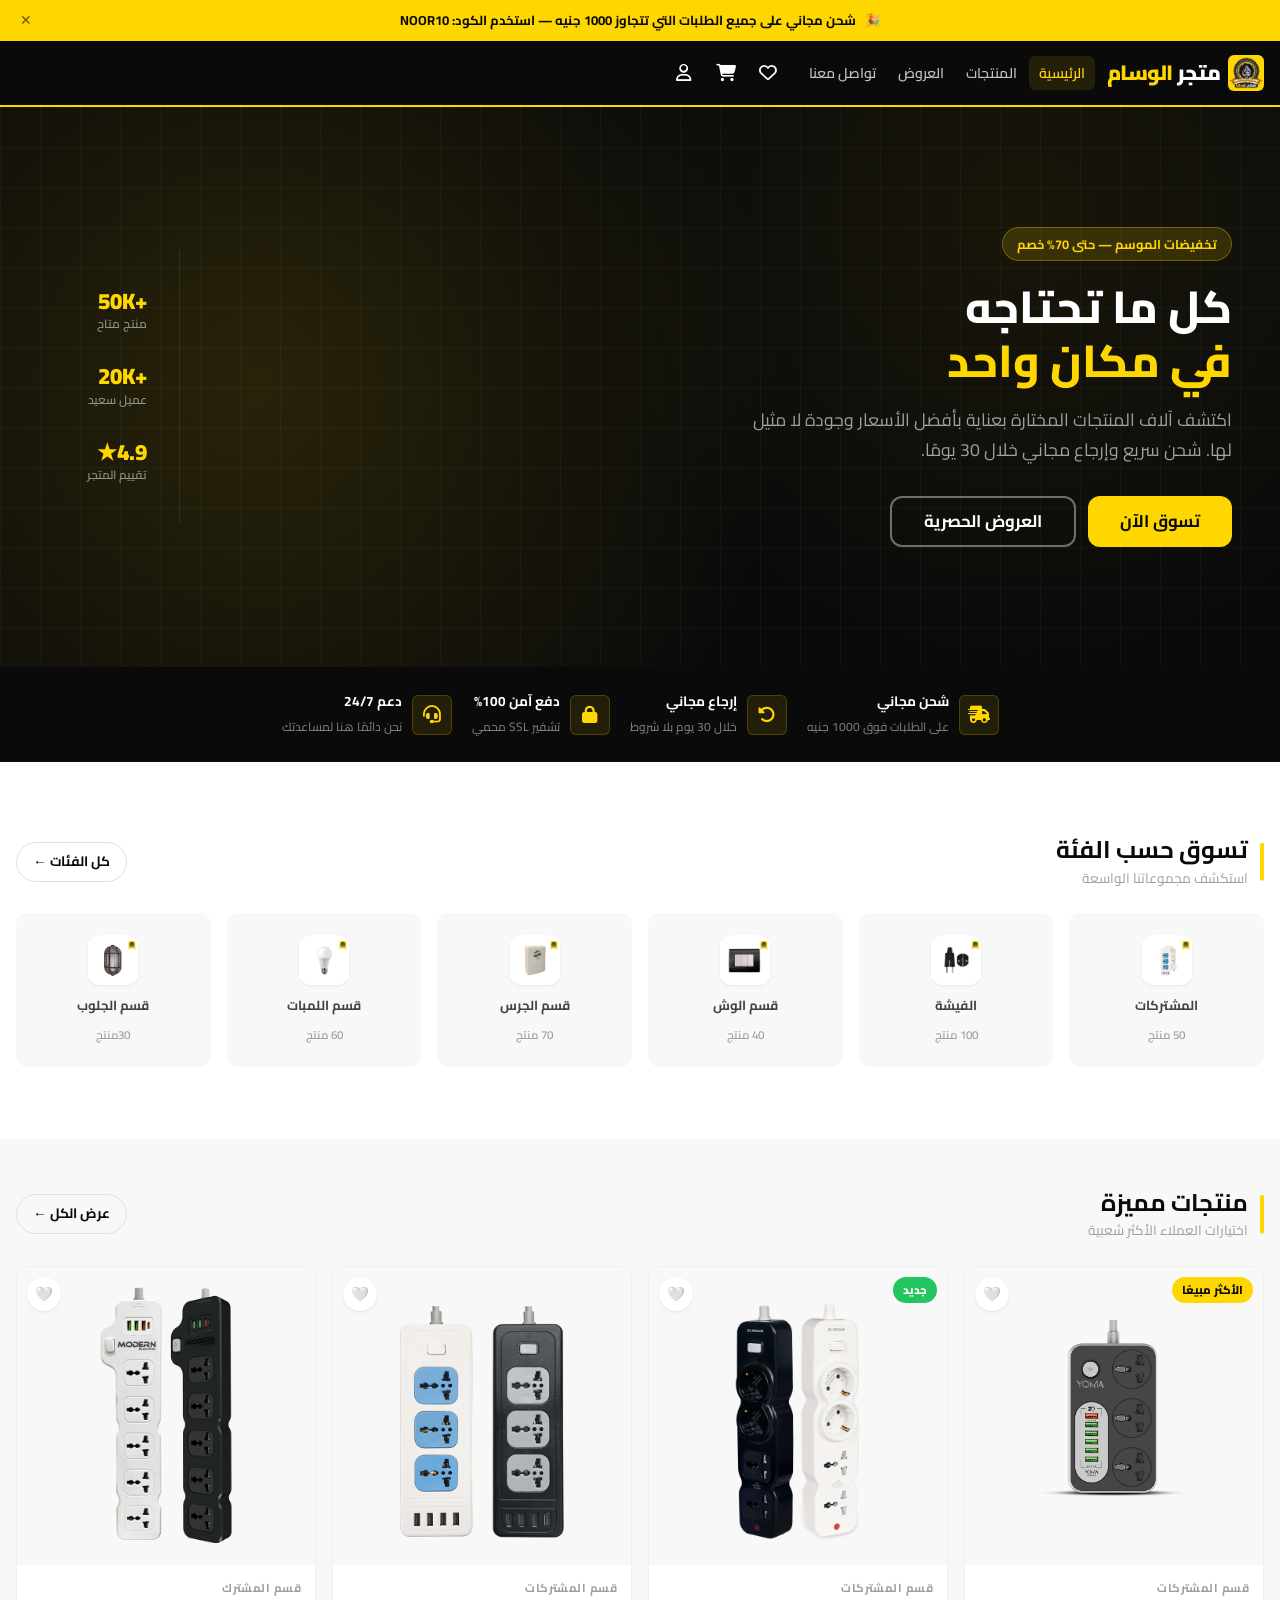
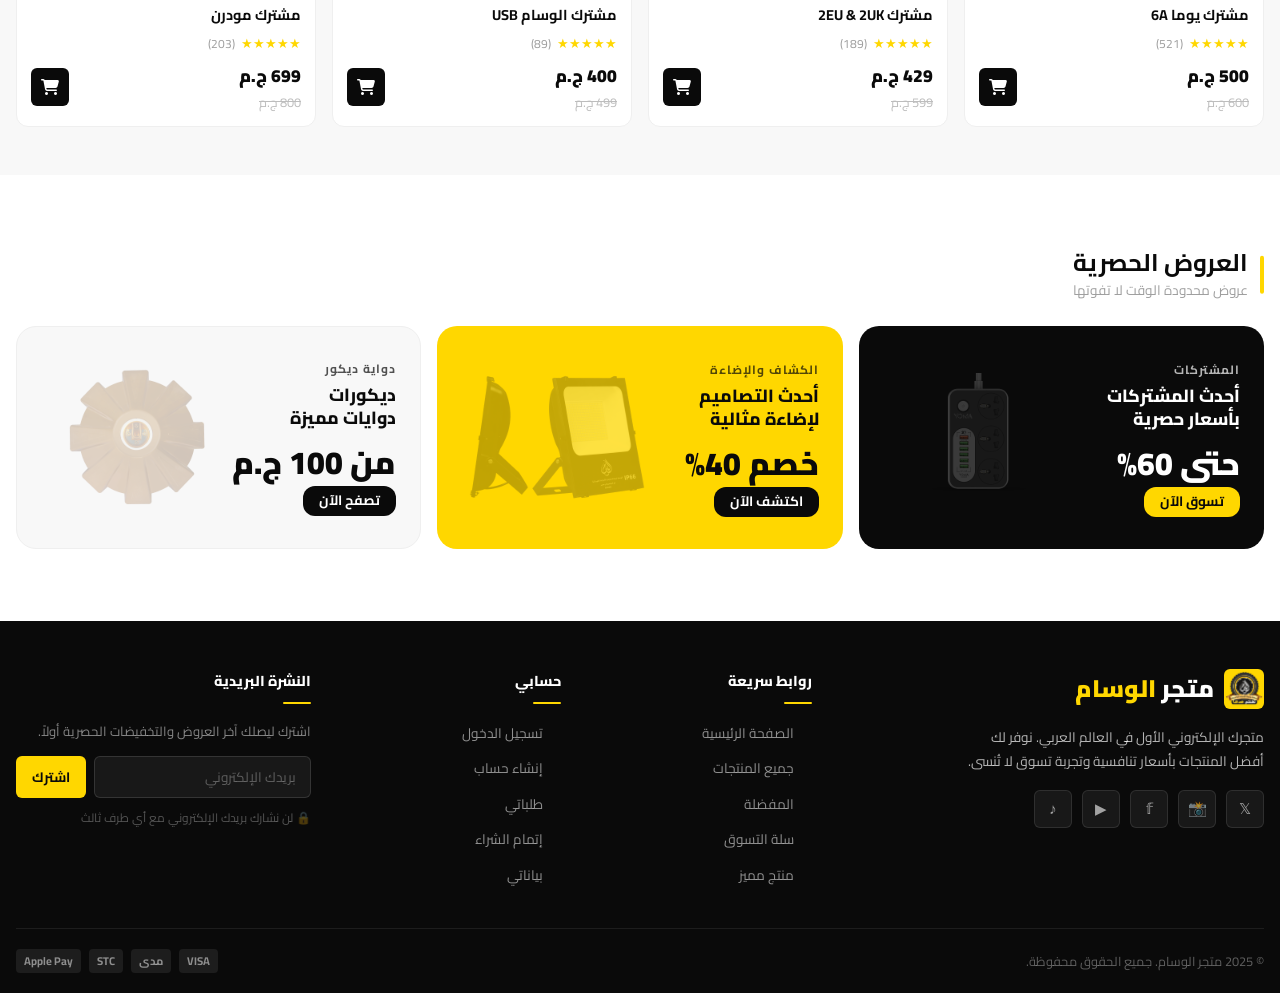
==== commit 346be5e3: "remove" ====
--- a/index.html
+++ b/index.html
@@ -48,14 +48,7 @@
           <a href="login.html" class="nav-icon-btn" aria-label="حسابي"><i class="far fa-user"></i></a>
         </div>
       </div>
-      <div class="navbar-row2">
-        <div class="navbar-search">
-          <div class="search-box">
-            <input type="search" placeholder="ابحث عن منتجات، ماركات..." aria-label="بحث في المتجر" readonly />
-            <button class="search-btn" aria-label="بحث"><i class="fas fa-search"></i></button>
-          </div>
-        </div>
-      </div>
+      
     </div>
   </nav>
 
--- a/css/style.css
+++ b/css/style.css
@@ -935,8 +935,8 @@
 }
 
 .cat-icon {
-  width: 200px;
-  height: 200px;
+  width: 50px;
+  height: 50px;
   background: var(--color-white);
   border-radius: var(--radius-md);
   display: flex;
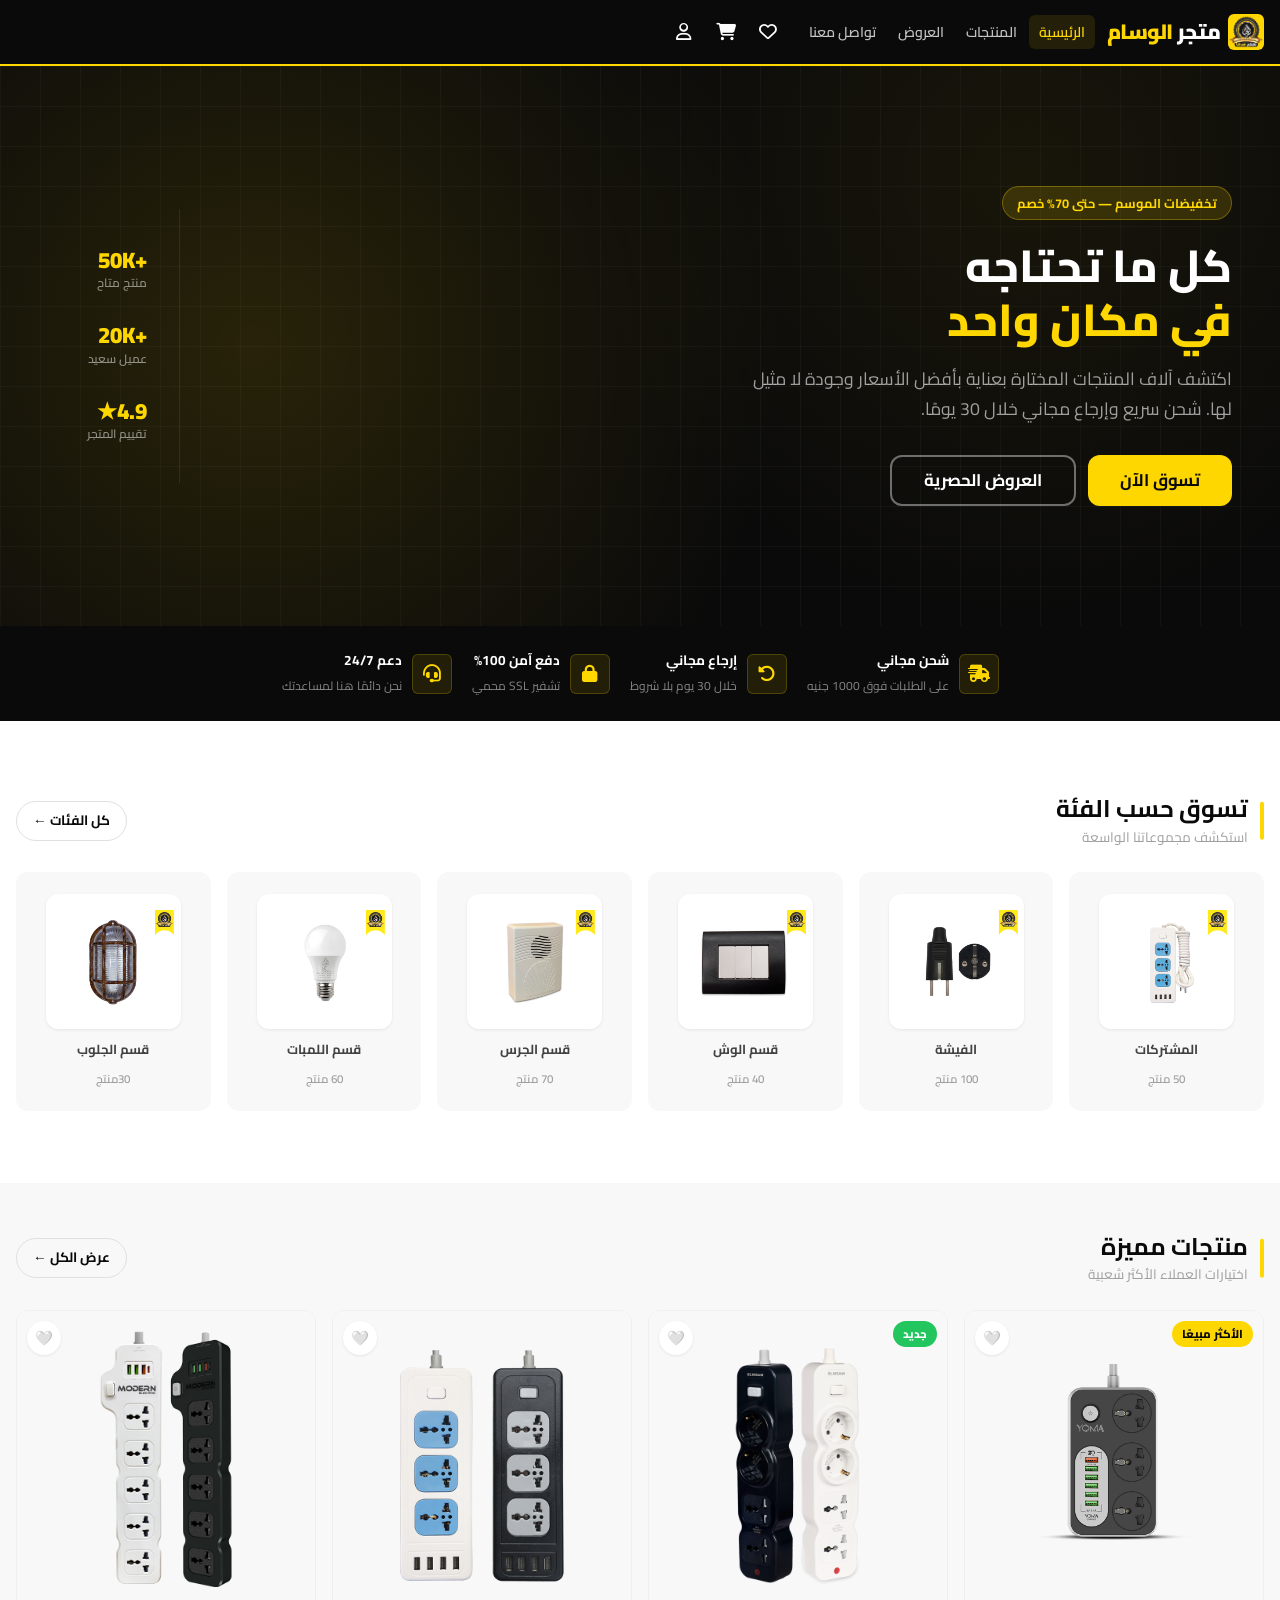
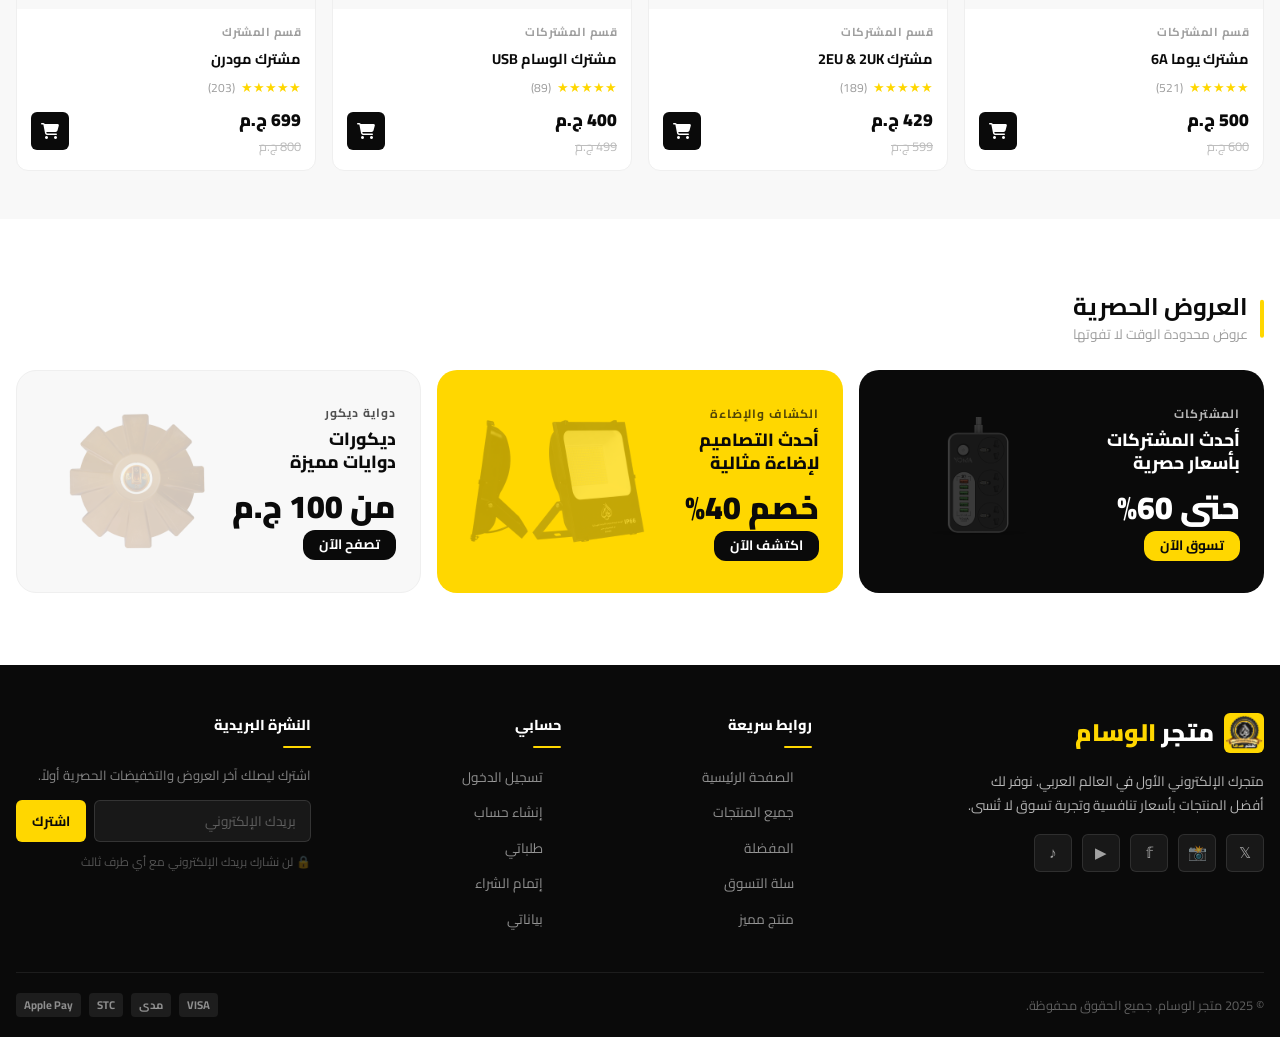
==== commit 93c7d603: "update" ====
--- a/index.html
+++ b/index.html
@@ -19,14 +19,6 @@
 </head>
 <body>
 
-  <!-- ============================
-       PROMO BANNER
-       ============================ -->
-  <div class="promo-banner" role="banner">
-    <span>🎉</span>
-    <span>شحن مجاني على جميع الطلبات التي تتجاوز <strong>1000 جنيه</strong> — استخدم الكود: <strong>NOOR10</strong></span>
-    <button class="close-promo" aria-label="إغلاق الإعلان">✕</button>
-  </div>
 
   <!-- NAVBAR -->
   <nav class="navbar" role="navigation" aria-label="التنقل الرئيسي">
--- a/css/style.css
+++ b/css/style.css
@@ -935,8 +935,8 @@
 }
 
 .cat-icon {
-  width: 50px;
-  height: 50px;
+  width: 135px;
+  height: 135px;
   background: var(--color-white);
   border-radius: var(--radius-md);
   display: flex;
